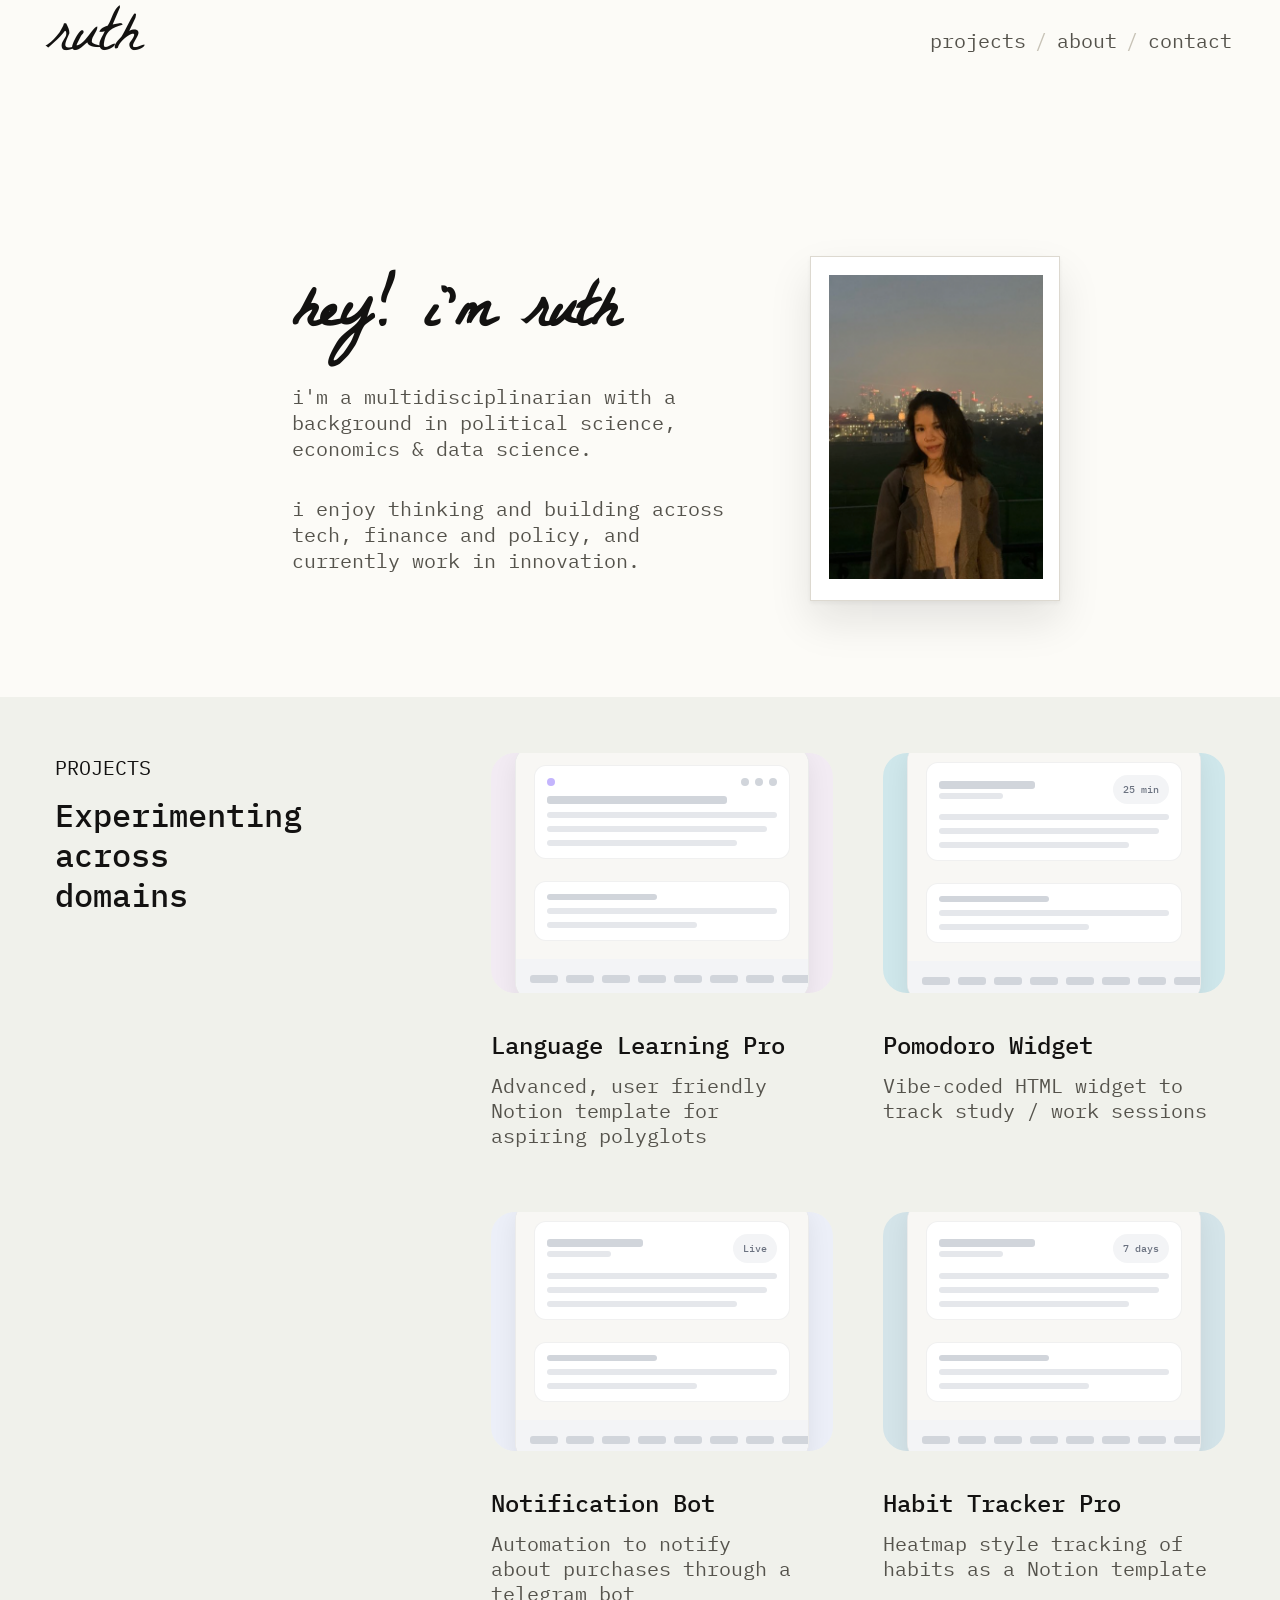
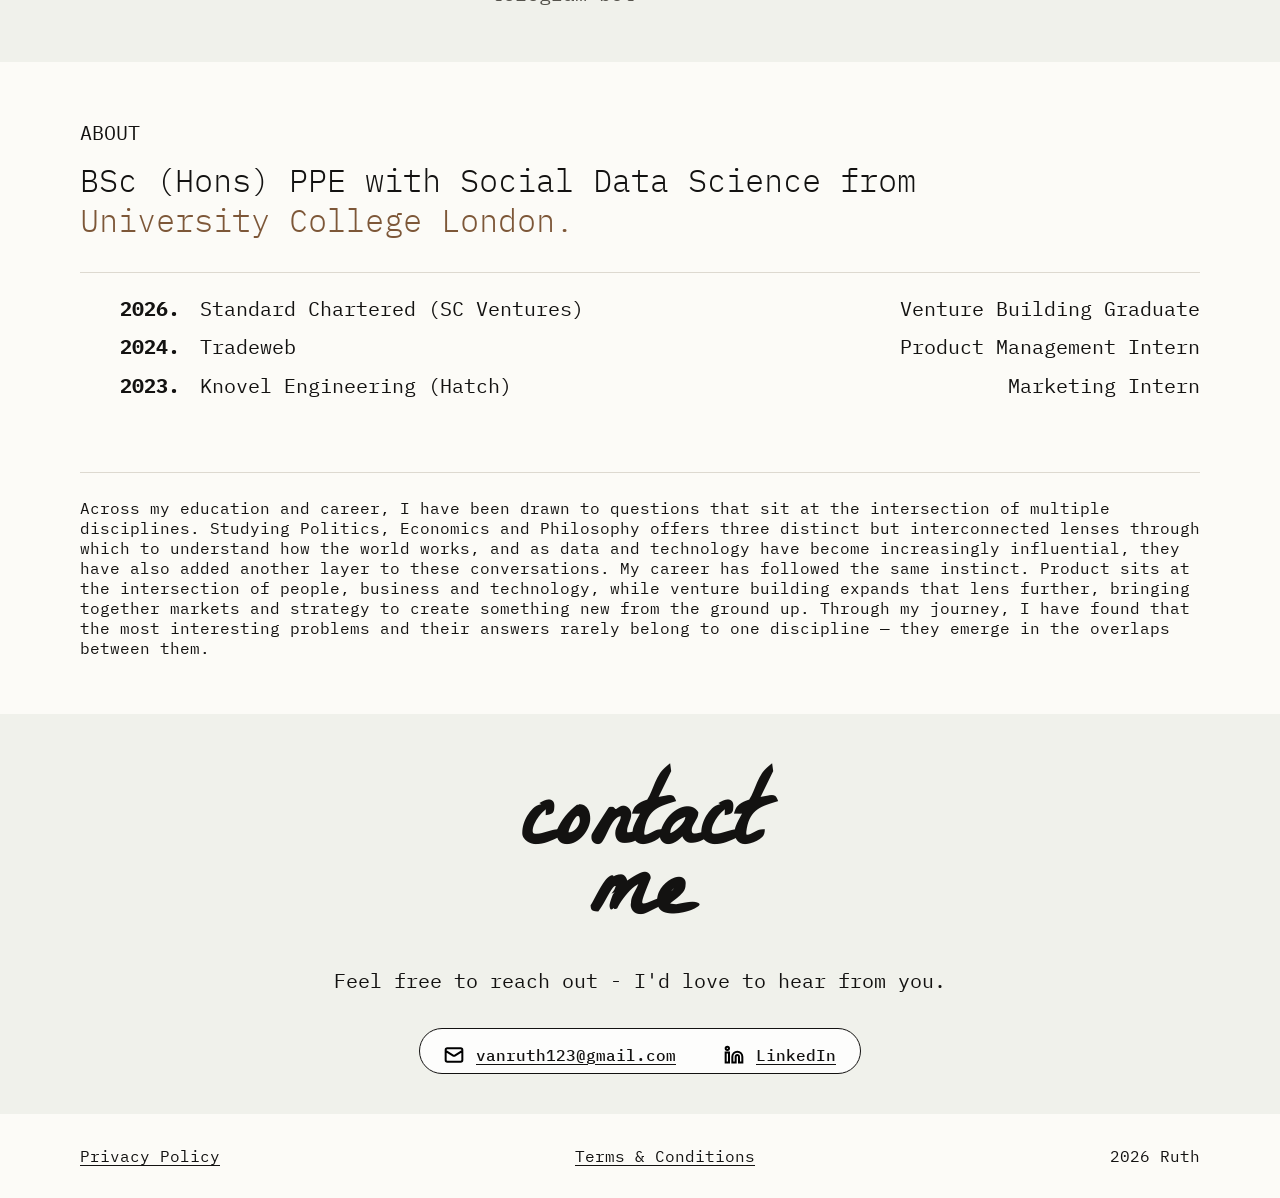
==== index.html @ 811f09e2 "About/Contact/Footer: exact Figma fidelity; transparent nav - About: fixed heading (32px/300), eyebr" ====
<!DOCTYPE html>
<html lang="en">
<head>
<meta charset="utf-8">
<meta name="viewport" content="width=device-width, initial-scale=1">

<!-- PLACEHOLDER: replace every "YOURNAME.netlify.app" once Netlify is
     connected — one find-and-replace across the repo. -->
<title>Ruth — Thinker & builder across tech, finance and policy</title>
<meta name="description" content="Ruth — Venture Building Graduate at Standard Chartered (SC Ventures), UCL PPE with Social Data Science graduate. Thinking and building across tech, finance and policy.">

<link rel="canonical" href="https://ruthvan.netlify.app/">

<meta property="og:type" content="profile">
<meta property="og:title" content="Ruth — Thinker & builder across tech, finance and policy">
<meta property="og:description" content="Thinking and building across tech, finance and policy — currently in innovation at Standard Chartered (SC Ventures).">
<meta property="og:url" content="https://ruthvan.netlify.app/">
<meta property="og:image" content="https://ruthvan.netlify.app/img/og-image.jpg">
<meta property="og:image:alt" content="Ruth">
<meta property="og:site_name" content="Ruth">
<meta name="twitter:card" content="summary_large_image">

<link rel="icon" href="/img/favicon.svg" type="image/svg+xml">

<!-- Two deliberate exceptions to a system-fonts-only site: a monospace face
     carries nearly everything (nav, body, project/career data), and a
     handwritten face is reserved for exactly three moments — the wordmark,
     the hero greeting, and "contact me". Recorded in PRODUCT.md. -->
<link rel="preconnect" href="https://fonts.googleapis.com">
<link rel="preconnect" href="https://fonts.gstatic.com" crossorigin>
<link href="https://fonts.googleapis.com/css2?family=IBM+Plex+Mono:wght@300;400;500;700&family=La+Belle+Aurore&display=swap" rel="stylesheet">

<link rel="stylesheet" href="/css/style.css">

<!-- Structured data telling Google this page describes a person. -->
<script type="application/ld+json">
{
  "@context": "https://schema.org",
  "@type": "Person",
  "name": "Ruth",
  "url": "https://ruthvan.netlify.app/",
  "jobTitle": "Venture Building Graduate",
  "description": "Multidisciplinary thinker and builder working across tech, finance and policy. Background in Philosophy, Politics & Economics with Social Data Science from UCL. Currently a Venture Building Graduate at Standard Chartered (SC Ventures).",
  "alumniOf": {
    "@type": "CollegeOrUniversity",
    "name": "University College London",
    "url": "https://www.ucl.ac.uk/"
  },
  "worksFor": {
    "@type": "Organization",
    "name": "Standard Chartered (SC Ventures)"
  },
  "sameAs": ["https://www.linkedin.com/in/ruth-van/"],
  "knowsAbout": [
    "Philosophy, Politics and Economics",
    "Social Data Science",
    "Venture Building",
    "Product Management",
    "Innovation",
    "Technology"
  ]
}
</script>
</head>

<body>
<a class="skip-link" href="#main">Skip to content</a>

<nav class="floating-nav" aria-label="Main">
  <a class="floating-nav__logo" href="#top">ruth</a>
  <div class="floating-nav__links">
    <a href="#projects">projects</a>
    <span class="floating-nav__sep" aria-hidden="true">/</span>
    <a href="#about">about</a>
    <span class="floating-nav__sep" aria-hidden="true">/</span>
    <a href="#contact">contact</a>
  </div>
</nav>
<div class="nav-spacer" aria-hidden="true"></div>

<main id="main">
  <div id="top"></div>

  <section class="hero">
    <div class="hero__text">
      <h1 class="hero__greeting">hey! i'm ruth</h1>
      <p class="hero__bio">
        i'm a multidisciplinarian with a background in political science,
        economics &amp; data science.
      </p>
      <p class="hero__bio">
        i enjoy thinking and building across tech, finance and policy, and
        currently work in innovation.
      </p>
    </div>

    <div class="hero__photo-frame">
      <img src="/img/headshot.png" alt="Ruth" width="890" height="1268">
    </div>
  </section>

  <section class="section section--tinted" id="projects" aria-labelledby="projects-label">
    <div class="wrap projects-layout">
      <div class="projects-intro">
        <p class="eyebrow">PROJECTS</p>
        <h2 class="section__heading" id="projects-label">Experimenting across<br>domains</h2>
      </div>

      <ul class="project-grid">
        <li class="project-card">
          <div class="project-card__mock">
            <div class="mock-window">
              <div class="mock-window__screen">
                <div class="mock-window__panel">
                  <div class="mock-window__topbar">
                    <img src="/img/mock-tabs.svg" alt="" width="40" height="8">
                    <img src="/img/mock-browser-controls.svg" alt="" width="36" height="8">
                  </div>
                  <div class="mock-window__bars">
                    <div class="mock-window__bar mock-window__bar--strong mock-window__bar--tall" style="width:11.25rem"></div>
                    <div class="mock-window__bar mock-window__bar--w100"></div>
                    <div class="mock-window__bar" style="width:13.75rem"></div>
                    <div class="mock-window__bar" style="width:11.875rem"></div>
                  </div>
                </div>
                <div class="mock-window__panel">
                  <div class="mock-window__bars">
                    <div class="mock-window__bar mock-window__bar--strong" style="width:6.875rem"></div>
                    <div class="mock-window__bar mock-window__bar--w100"></div>
                    <div class="mock-window__bar" style="width:9.375rem"></div>
                  </div>
                </div>
              </div>
              <div class="mock-window__keyboard">
                <div class="mock-window__key"></div><div class="mock-window__key"></div>
                <div class="mock-window__key"></div><div class="mock-window__key"></div>
                <div class="mock-window__key"></div><div class="mock-window__key"></div>
                <div class="mock-window__key"></div><div class="mock-window__key"></div>
                <div class="mock-window__key"></div><div class="mock-window__key"></div>
                <div class="mock-window__key"></div><div class="mock-window__key"></div>
              </div>
            </div>
          </div>
          <h3 class="project-card__title">Language Learning Pro</h3>
          <p class="project-card__desc">Advanced, user friendly Notion template for aspiring polyglots</p>
        </li>

        <li class="project-card">
          <div class="project-card__mock">
            <div class="mock-window">
              <div class="mock-window__screen">
                <div class="mock-window__panel">
                  <div class="mock-window__panel-header">
                    <div class="mock-window__bars">
                      <div class="mock-window__bar mock-window__bar--strong mock-window__bar--tall" style="width:6rem"></div>
                      <div class="mock-window__bar" style="width:4rem"></div>
                    </div>
                    <span class="mock-window__chip">25 min</span>
                  </div>
                  <div class="mock-window__bars">
                    <div class="mock-window__bar mock-window__bar--w100"></div>
                    <div class="mock-window__bar" style="width:13.75rem"></div>
                    <div class="mock-window__bar" style="width:11.875rem"></div>
                  </div>
                </div>
                <div class="mock-window__panel">
                  <div class="mock-window__bars">
                    <div class="mock-window__bar mock-window__bar--strong" style="width:6.875rem"></div>
                    <div class="mock-window__bar mock-window__bar--w100"></div>
                    <div class="mock-window__bar" style="width:9.375rem"></div>
                  </div>
                </div>
              </div>
              <div class="mock-window__keyboard">
                <div class="mock-window__key"></div><div class="mock-window__key"></div>
                <div class="mock-window__key"></div><div class="mock-window__key"></div>
                <div class="mock-window__key"></div><div class="mock-window__key"></div>
                <div class="mock-window__key"></div><div class="mock-window__key"></div>
                <div class="mock-window__key"></div><div class="mock-window__key"></div>
                <div class="mock-window__key"></div><div class="mock-window__key"></div>
              </div>
            </div>
          </div>
          <h3 class="project-card__title">Pomodoro Widget</h3>
          <p class="project-card__desc">Vibe-coded HTML widget to track study / work sessions</p>
        </li>

        <li class="project-card">
          <div class="project-card__mock">
            <div class="mock-window">
              <div class="mock-window__screen">
                <div class="mock-window__panel">
                  <div class="mock-window__panel-header">
                    <div class="mock-window__bars">
                      <div class="mock-window__bar mock-window__bar--strong mock-window__bar--tall" style="width:6rem"></div>
                      <div class="mock-window__bar" style="width:4rem"></div>
                    </div>
                    <span class="mock-window__chip">Live</span>
                  </div>
                  <div class="mock-window__bars">
                    <div class="mock-window__bar mock-window__bar--w100"></div>
                    <div class="mock-window__bar" style="width:13.75rem"></div>
                    <div class="mock-window__bar" style="width:11.875rem"></div>
                  </div>
                </div>
                <div class="mock-window__panel">
                  <div class="mock-window__bars">
                    <div class="mock-window__bar mock-window__bar--strong" style="width:6.875rem"></div>
                    <div class="mock-window__bar mock-window__bar--w100"></div>
                    <div class="mock-window__bar" style="width:9.375rem"></div>
                  </div>
                </div>
              </div>
              <div class="mock-window__keyboard">
                <div class="mock-window__key"></div><div class="mock-window__key"></div>
                <div class="mock-window__key"></div><div class="mock-window__key"></div>
                <div class="mock-window__key"></div><div class="mock-window__key"></div>
                <div class="mock-window__key"></div><div class="mock-window__key"></div>
                <div class="mock-window__key"></div><div class="mock-window__key"></div>
                <div class="mock-window__key"></div><div class="mock-window__key"></div>
              </div>
            </div>
          </div>
          <h3 class="project-card__title">Notification Bot</h3>
          <p class="project-card__desc">Automation to notify about purchases through a telegram bot</p>
        </li>

        <li class="project-card">
          <div class="project-card__mock">
            <div class="mock-window">
              <div class="mock-window__screen">
                <div class="mock-window__panel">
                  <div class="mock-window__panel-header">
                    <div class="mock-window__bars">
                      <div class="mock-window__bar mock-window__bar--strong mock-window__bar--tall" style="width:6rem"></div>
                      <div class="mock-window__bar" style="width:4rem"></div>
                    </div>
                    <span class="mock-window__chip">7 days</span>
                  </div>
                  <div class="mock-window__bars">
                    <div class="mock-window__bar mock-window__bar--w100"></div>
                    <div class="mock-window__bar" style="width:13.75rem"></div>
                    <div class="mock-window__bar" style="width:11.875rem"></div>
                  </div>
                </div>
                <div class="mock-window__panel">
                  <div class="mock-window__bars">
                    <div class="mock-window__bar mock-window__bar--strong" style="width:6.875rem"></div>
                    <div class="mock-window__bar mock-window__bar--w100"></div>
                    <div class="mock-window__bar" style="width:9.375rem"></div>
                  </div>
                </div>
              </div>
              <div class="mock-window__keyboard">
                <div class="mock-window__key"></div><div class="mock-window__key"></div>
                <div class="mock-window__key"></div><div class="mock-window__key"></div>
                <div class="mock-window__key"></div><div class="mock-window__key"></div>
                <div class="mock-window__key"></div><div class="mock-window__key"></div>
                <div class="mock-window__key"></div><div class="mock-window__key"></div>
                <div class="mock-window__key"></div><div class="mock-window__key"></div>
              </div>
            </div>
          </div>
          <h3 class="project-card__title">Habit Tracker Pro</h3>
          <p class="project-card__desc">Heatmap style tracking of habits as a Notion template</p>
        </li>
      </ul>
    </div>
  </section>

  <section class="section" id="about" aria-labelledby="about-label">
    <div class="wrap about-layout">
      <p class="eyebrow">ABOUT</p>
      <h2 class="section__heading section__heading--light" id="about-label">
        BSc (Hons) PPE with Social Data Science from
        <span class="accent">University College London.</span>
      </h2>

      <ol class="cv">
        <li>
          <span class="cv__year">2026.</span>
          <span class="cv__org">Standard Chartered (SC Ventures)</span>
          <span class="cv__role">Venture Building Graduate</span>
        </li>
        <li>
          <span class="cv__year">2024.</span>
          <span class="cv__org">Tradeweb</span>
          <span class="cv__role">Product Management Intern</span>
        </li>
        <li>
          <span class="cv__year">2023.</span>
          <span class="cv__org">Knovel Engineering (Hatch)</span>
          <span class="cv__role">Marketing Intern</span>
        </li>
      </ol>

      <p class="about__body">
        Across my education and career, I have been drawn to questions that
        sit at the intersection of multiple disciplines. Studying Politics,
        Economics and Philosophy offers three distinct but interconnected
        lenses through which to understand how the world works, and as data
        and technology have become increasingly influential, they have also
        added another layer to these conversations. My career has followed
        the same instinct. Product sits at the intersection of people,
        business and technology, while venture building expands that lens
        further, bringing together markets and strategy to create something
        new from the ground up. Through my journey, I have found that the
        most interesting problems and their answers rarely belong to one
        discipline — they emerge in the overlaps between them.
      </p>
    </div>
  </section>

  <section class="contact section--tinted" id="contact" aria-labelledby="contact-label">
    <h2 class="contact__heading" id="contact-label">contact<br>me</h2>
    <p class="contact__body">Feel free to reach out - I'd love to hear from you.</p>
    <div class="contact__links">
      <a class="pill-link" href="mailto:vanruth123@gmail.com">
        <img src="/img/icon-mail.svg" alt="" width="20" height="20">
        vanruth123@gmail.com
      </a>
      <a class="pill-link" href="https://www.linkedin.com/in/ruth-van/">
        <img src="/img/icon-linkedin.svg" alt="" width="20" height="20">
        LinkedIn
      </a>
    </div>
  </section>

  <footer class="site-footer">
    <!-- Deliberately non-clickable placeholders — no real Privacy Policy or
         Terms & Conditions pages exist yet. Replace with real <a> links and
         real pages before treating these as functional. -->
    <span class="site-footer__placeholder" aria-disabled="true">Privacy Policy</span>
    <span class="site-footer__placeholder" aria-disabled="true">Terms &amp; Conditions</span>
    <span>2026 Ruth</span>
  </footer>
</main>

</body>
</html>
---- css/style.css ----
/* ==========================================================================
   Recreated from a Figma design (figma.com/design/EFHezz15epD0friES2o9TS,
   node 157:8) — a single scrolling page: floating mono nav, a handwritten
   greeting and "contact me" close (La Belle Aurore), mono body copy and
   data throughout (IBM Plex Mono), a warm taupe accent, and a linen-paper
   background.

   One deliberate departure from the source: the accent colour as specified
   (#a48670) measured 2.72:1 against the page background — well under the
   4.5:1 AA minimum even accounting for large-text's 3:1 allowance. Darkened
   to #7d5738 (4.80:1) / #d1b596 in dark mode, same hue, passes cleanly.

   Design tokens defined once in light mode, then overridden as a set for
   dark. Nothing below this block hard-codes a colour.
   ========================================================================== */

:root {
  --bg:           #fcfbf7;   /* paper */
  --bg-elevated:  #f0f1eb;   /* tinted section band (Projects / Contact) */
  --bg-card:      #ffffff;
  --text:         #131211;   /* near-black ink */
  --text-muted:   #55534c;
  --text-faint:   #605e56;
  --accent:       #7d5738;   /* warm taupe — darkened from the source #a48670 for AA */
  --accent-hover: #5f4029;
  --rule:         #ddd9d0;
  --rule-strong:  #c7c2b6;

  /* Mono carries nearly everything — nav, body, project/career data.
     Handwritten (La Belle Aurore) is reserved for exactly three moments:
     the wordmark, the hero greeting, and "contact me". */
  --font-mono: "IBM Plex Mono", ui-monospace, "SF Mono", Menlo, Consolas, monospace;
  --font-hand: "La Belle Aurore", "Segoe Script", cursive;

  --step--2: 0.75rem;
  --step--1: 0.8125rem;
  --step-0:  0.9375rem;
  --step-1:  1.0625rem;
  --step-2:  1.375rem;

  --measure: 68rem;
  --gutter:  1.75rem;

  /* The four project-card mockup tints, exactly as specified in the design. */
  --tint-1: #f2ebf3;
  --tint-2: #cfe7eb;
  --tint-3: #eceff8;
  --tint-4: #d4e4e9;
}

@media (prefers-color-scheme: dark) {
  :root {
    --bg:           #131210;   /* ink-well */
    --bg-elevated:  #1b1a17;
    --bg-card:      #1e1d1a;
    --text:         #f0efe9;   /* paper, inverted */
    --text-muted:   #a3a196;
    --text-faint:   #979589;
    --accent:       #d1b596;   /* lightened taupe */
    --accent-hover: #e2c8ab;
    --rule:         #2c2a26;
    --rule-strong:  #3d3a34;

    --tint-1: #241f26;
    --tint-2: #162427;
    --tint-3: #1b1e2c;
    --tint-4: #182427;
  }
}

/* ==========================================================================
   Reset & base
   ========================================================================== */

*, *::before, *::after { box-sizing: border-box; }
body, h1, h2, h3, p, ul, ol, figure { margin: 0; }

html {
  -webkit-text-size-adjust: 100%;
  scroll-behavior: smooth;
}

@media (prefers-reduced-motion: reduce) {
  html { scroll-behavior: auto; }
  *, *::before, *::after {
    transition-duration: 0.01ms !important;
    animation-duration: 0.01ms !important;
  }
}

body {
  background: var(--bg);
  color: var(--text);
  font-family: var(--font-mono);
  font-size: var(--step-0);
  line-height: 1.7;
  -webkit-font-smoothing: antialiased;
  text-rendering: optimizeLegibility;
}

img { max-width: 100%; display: block; height: auto; }
a { color: inherit; }

a:focus-visible {
  outline: 2px solid var(--accent);
  outline-offset: 3px;
  border-radius: 2px;
}

p { text-wrap: pretty; }
p + p { margin-top: 1.1rem; }

.skip-link {
  position: absolute;
  left: -9999px;
  top: 0;
  z-index: 50;
  background: var(--accent);
  color: var(--bg);
  padding: 0.7rem 1.1rem;
  font-family: var(--font-mono);
  text-decoration: none;
}

.skip-link:focus { left: 0; }

/* ==========================================================================
   Shell
   ========================================================================== */

.wrap {
  position: relative;
  z-index: 1;
  width: 100%;
  max-width: var(--measure);
  margin-inline: auto;
  padding-inline: var(--gutter);
}

/* ==========================================================================
   Floating nav
   ========================================================================== */

.nav-spacer { height: 6.75rem; }

/* Plain text nav, no pill/card chrome — matches the source exactly: no
   background, border, shadow or blur, just the wordmark and links sitting
   directly on the page. Kept fixed so it stays reachable while scrolling,
   with a transparent background so only the words stay visible over
   whatever scrolls underneath, not a solid bar. */
.floating-nav {
  position: fixed;
  top: 0;
  left: 0;
  right: 0;
  z-index: 40;
  display: flex;
  align-items: center;
  justify-content: space-between;
  gap: 1.5rem;
  padding: 0.5rem 3rem 0;
  background: transparent;
}

.floating-nav__logo {
  font-family: var(--font-hand);
  font-size: 3.75rem;
  line-height: 1.1;
  color: var(--text);
  text-decoration: none;
}

.floating-nav__links {
  display: flex;
  align-items: center;
  gap: 0.6rem;
  font-size: 1.25rem;
  color: var(--text-muted);
}

.floating-nav__links a {
  position: relative;
  padding-block: 0.2rem;
  text-decoration: none;
  color: inherit;
}

.floating-nav__links a::after {
  content: "";
  position: absolute;
  left: 0;
  right: 100%;
  bottom: 0;
  height: 1px;
  background: var(--accent);
  transition: right 0.22s ease;
}

.floating-nav__links a:hover { color: var(--text); }
.floating-nav__links a:hover::after { right: 0; }

.floating-nav__sep {
  color: var(--rule-strong);
  user-select: none;
}

@media (max-width: 30rem) {
  .floating-nav { padding: 0.75rem 1.5rem; }
  .floating-nav__logo { font-size: 2.25rem; }
  .floating-nav__links { gap: 0.4rem; font-size: 0.9375rem; }
  .nav-spacer { height: 4rem; }
}

/* ==========================================================================
   Hero
   ========================================================================== */

/* The hero's content cluster (text + photo) is its own narrower, centred
   column — deliberately not the wide near-full-bleed measure the sections
   below it use. Column widths and the text/photo gap are taken directly
   from the source's resolved geometry (28.9rem text column, 15.6rem photo,
   3.5rem gap between them). */
.hero {
  position: relative;
  z-index: 1;
  width: 100%;
  max-width: 48rem;
  margin-inline: auto;
  padding: 3rem 1.5rem 3.5rem;
  display: grid;
  gap: 2.5rem;
  align-items: center;
}

@media (min-width: 56rem) {
  .hero {
    max-width: 56rem;
    grid-template-columns: 28.9rem 15.6rem;
    gap: 3.5rem;
    padding: 9.25rem 1.75rem 6rem 6.25rem;
  }
}

.hero__greeting {
  font-family: var(--font-hand);
  font-size: 2.75rem;
  line-height: 1.1;
  color: var(--text);
}

@media (min-width: 56rem) {
  .hero__greeting { font-size: 3.75rem; }
}

.hero__bio {
  margin-top: 2.125rem;
  max-width: 28.9rem;
  font-size: 1.25rem;
  line-height: 1.3;
  color: var(--text-muted);
}

/* A plain white photo mat, straight (not tilted) — matches the source.
   Insets taken from the source's exact photo-vs-mat geometry: slightly
   more padding at the bottom than the other three sides. */
.hero__photo-frame {
  justify-self: center;
  width: min(100%, 15.6rem);
  padding: 1.1rem 1rem 1.3rem 1.1rem;
  background: var(--bg-card);
  border: 1px solid var(--rule);
  box-shadow: 0 2px 4px rgba(18,18,18,0.05), 0 20px 40px rgba(18,18,18,0.10);
  transition: transform 0.3s ease;
}

.hero__photo-frame:hover {
  transform: rotate(-3deg);
}

.hero__photo-frame img {
  width: 100%;
  aspect-ratio: 215.85 / 307.53;
  object-fit: cover;
  background: var(--bg-elevated);
}

/* ==========================================================================
   Section scaffolding shared by Projects / About / Contact
   ========================================================================== */

.section { padding-block: 3.5rem; scroll-margin-top: 6rem; }
.section--tinted { background: var(--bg-elevated); }

.eyebrow {
  font-size: 1.25rem;
  line-height: 1.875rem;
  color: var(--text);
  margin-bottom: 0.75rem;
}

.section__heading {
  font-size: 2rem;
  line-height: 1.25;
  font-weight: 500;
  max-width: 34rem;
}

.section__heading--light { font-weight: 300; max-width: 48rem; }

.section__heading .accent {
  color: var(--accent);
}

/* ==========================================================================
   Projects — a narrow intro rail (eyebrow + heading) beside a 2x2 grid of
   cards. Each card is a small fake "laptop screenshot": a browser-chrome
   mockup with skeleton content, on a tinted background — with the title and
   description sitting as plain text below it, not inside a bordered card.
   Column widths, gaps and every mock-window measurement below are taken
   directly from the source's resolved geometry.
   ========================================================================== */

/* Overrides the shared .wrap measure — Projects uses a much wider,
   near-full-bleed measure than the --measure/--gutter tokens give it
   (content spans roughly 55px to 1461px at the 1512px design width).
   Kept at the normal gutter below the same breakpoint that switches the
   rail/grid to 2 columns, so the fixed 344px mock-window doesn't overflow
   a narrower viewport. */
@media (min-width: 64rem) {
  .wrap.projects-layout {
    max-width: 100rem;
    padding-inline: 3.4375rem;
  }
}

.projects-layout {
  display: grid;
  grid-template-columns: 1fr;
  gap: 2.5rem;
}

@media (min-width: 64rem) {
  .projects-layout { grid-template-columns: 27.25rem 1fr; gap: 0; }
}

.projects-intro .section__heading { max-width: 19.25rem; }

.project-grid {
  list-style: none;
  margin: 0;
  padding: 0;
  min-width: 0;
  display: grid;
  grid-template-columns: 1fr;
  gap: 2.5rem 1.5rem;
}

.project-card { min-width: 0; }

@media (min-width: 34rem) {
  .project-grid { grid-template-columns: 1fr 1fr; }
}

@media (min-width: 64rem) {
  .project-grid { column-gap: 3.125rem; row-gap: 4rem; }
}

.project-card__mock {
  display: flex;
  align-items: center;
  justify-content: center;
  aspect-ratio: 460 / 322;
  padding: 1.5rem;
  border-radius: 1.5rem;
  overflow: hidden;
}

.project-card:nth-child(1) .project-card__mock { background: var(--tint-1); }
.project-card:nth-child(2) .project-card__mock { background: var(--tint-2); }
.project-card:nth-child(3) .project-card__mock { background: var(--tint-3); }
.project-card:nth-child(4) .project-card__mock { background: var(--tint-4); }

/* The laptop-screenshot mockup: browser chrome + skeleton content + a
   keyboard bar. An abstract stand-in for a real screenshot, not a claim of
   one — the same convention as a wireframe icon. */
.mock-window {
  width: 100%;
  min-width: 0;
  max-width: 21.5rem;
  background: var(--bg-card);
  border: 1px solid rgba(0,0,0,0.08);
  border-radius: 18px;
  box-shadow: 0 10px 24px rgba(0,0,0,0.07);
  overflow: hidden;
  transition: transform 0.25s ease;
}

.project-card:hover .mock-window {
  transform: translateY(-4px);
}

.mock-window__screen {
  background: #f8f7f4;
  padding: 1.125rem;
  display: flex;
  flex-direction: column;
  gap: 0.875rem;
}

.mock-window__panel {
  background: var(--bg-card);
  border: 1px solid rgba(0,0,0,0.06);
  border-radius: 12px;
  padding: 0.75rem;
}

.mock-window__panel-header {
  display: flex;
  align-items: center;
  justify-content: space-between;
  gap: 0.5rem;
  margin-bottom: 0.625rem;
}

.mock-window__panel-header .mock-window__bars { gap: 0.25rem; }

.mock-window__bars { display: flex; flex-direction: column; gap: 0.5rem; }

.mock-window__bar {
  height: 0.375rem;
  border-radius: 3px;
  background: #e5e7eb;
}

.mock-window__bar--strong { background: #d1d5db; }
.mock-window__bar--tall { height: 0.5rem; }
.mock-window__bar--w100 { width: 100%; }

.mock-window__chip {
  flex-shrink: 0;
  font-family: var(--font-mono);
  font-size: 0.625rem;
  font-weight: 500;
  color: #6b7280;
  background: #f3f4f6;
  border-radius: 999px;
  padding: 0.375rem 0.625rem;
  white-space: nowrap;
}

.mock-window__panel + .mock-window__panel { margin-top: 0.5rem; }

.mock-window__keyboard {
  background: #f3f4f6;
  display: flex;
  align-items: center;
  gap: 0.5rem;
  height: 2.5rem;
  padding: 0.5rem 0.875rem;
  overflow: hidden;
}

.mock-window__key {
  flex-shrink: 0;
  width: 1.75rem;
  height: 0.5rem;
  border-radius: 3px;
  background: #d1d5db;
}

.mock-window__topbar {
  display: flex;
  align-items: center;
  justify-content: space-between;
  margin-bottom: 0.625rem;
}

.mock-window__topbar img { height: 0.5rem; width: auto; }

.project-card__title {
  margin-top: 2rem;
  margin-bottom: 0.5rem;
  font-size: 1.5rem;
  line-height: 2.5rem;
  font-weight: 500;
  color: var(--text);
}

.project-card__desc {
  font-size: 1.25rem;
  line-height: 1.25;
  color: var(--text-muted);
}

/* ==========================================================================
   About — same wide near-full-bleed measure as Projects, but its own
   80px side padding (Projects measured at 55px; About/Contact/Footer all
   independently measured at ~80px in the source).
   ========================================================================== */

@media (min-width: 40rem) {
  .wrap.about-layout {
    max-width: 100rem;
    padding-inline: 5rem;
  }
}

/* The long heading needs its own wider measure than the shared --light
   default (48rem) to reproduce the source's exact 2-line break. */
.about-layout .section__heading--light { max-width: 61.8125rem; }

.cv {
  list-style: none;
  padding-top: 1rem;
  margin: 0;
  margin-top: 2rem;
  border-top: 1px solid var(--rule);
}

.cv > li {
  display: flex;
  flex-wrap: wrap;
  align-items: baseline;
  gap: 0.25rem 1.25rem;
  padding-block: 0.28rem;
  font-size: 1.25rem;
  line-height: 1.875rem;
}

.cv__year { flex-shrink: 0; width: 3.75rem; font-weight: 700; color: var(--text); font-variant-numeric: tabular-nums; }
.cv__org { flex: 1 1 14rem; min-width: 0; color: var(--text); font-weight: 400; }
.cv__role { flex-shrink: 0; margin-left: auto; color: var(--text); font-weight: 400; text-align: right; }

.about__body {
  margin-top: 4.125rem;
  padding-top: 1.5625rem;
  border-top: 1px solid var(--rule);
  max-width: 84.5625rem;
  font-size: 1rem;
  line-height: 1.25;
  color: var(--text);
}

/* ==========================================================================
   Contact
   ========================================================================== */

.contact {
  display: flex;
  flex-direction: column;
  align-items: center;
  gap: 2rem;
  text-align: center;
  padding: 3.5rem 1.75rem 2rem;
}

@media (min-width: 40rem) {
  .contact { padding: 5rem 5rem 2.5rem; }
}

.contact__heading {
  font-family: var(--font-hand);
  font-size: 3.5rem;
  line-height: 0.7;
  color: var(--text);
}

@media (min-width: 40rem) {
  .contact__heading { font-size: 6.25rem; }
}

.contact__body {
  font-size: 1.25rem;
  line-height: 1.5;
  color: var(--text);
}

/* The source specifies a literal black border here rather than the muted
   --rule tone used elsewhere — kept as-is, it's a deliberate stronger accent
   around the one clearly interactive cluster on the page. */
.contact__links {
  display: inline-flex;
  align-items: center;
  flex-wrap: wrap;
  justify-content: center;
  height: 2.875rem;
  gap: 3rem;
  padding: 1rem 1.5rem;
  border-radius: 999px;
  background: rgba(255,255,255,0.86);
  border: 1px solid var(--text);
}

@media (prefers-color-scheme: dark) {
  .contact__links { background: rgba(30,29,26,0.86); }
}

.pill-link {
  display: inline-flex;
  align-items: center;
  gap: 0.75rem;
  font-size: 1rem;
  line-height: normal;
  font-weight: 500;
  text-decoration: underline;
  text-underline-offset: 0.2em;
  color: var(--text);
  transition: color 0.18s ease;
}

.pill-link:hover { color: var(--accent); }
.pill-link img { width: 1.25rem; height: 1.25rem; }

/* ==========================================================================
   Footer
   ========================================================================== */

.site-footer {
  padding: 2rem 1.75rem;
  display: flex;
  align-items: center;
  justify-content: space-between;
  gap: 1rem;
  flex-wrap: wrap;
  font-size: 1rem;
  line-height: 1.25;
  color: var(--text);
}

@media (min-width: 40rem) {
  .site-footer { padding: 2rem 5rem; }
}

/* Deliberately inert — visual placeholders only, not real pages yet. */
.site-footer__placeholder {
  text-decoration: underline;
  text-underline-offset: 0.2em;
  cursor: default;
}

/* ==========================================================================
   Inline text link, used inside prose
   ========================================================================== */

.text-link {
  color: var(--accent);
  text-decoration: underline;
  text-decoration-thickness: 1px;
  text-underline-offset: 0.2em;
}

.text-link:hover { color: var(--accent-hover); }
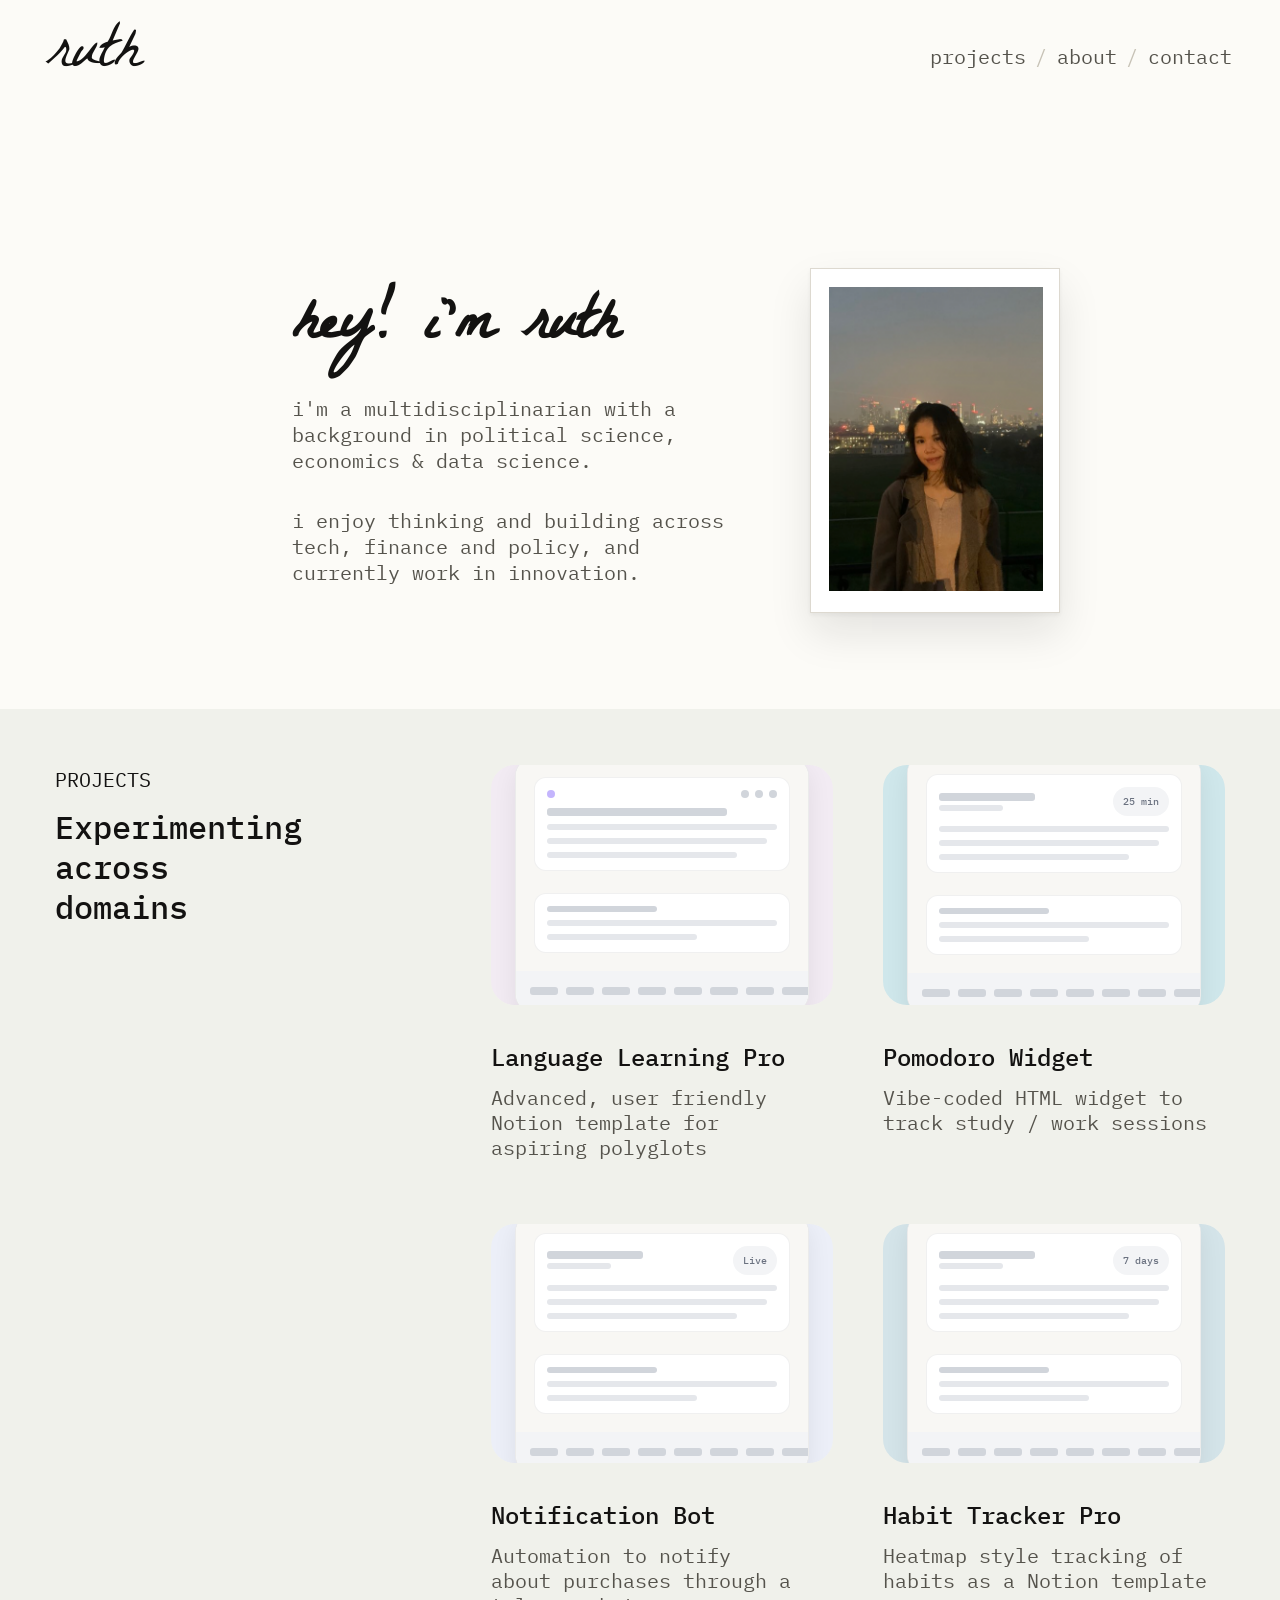
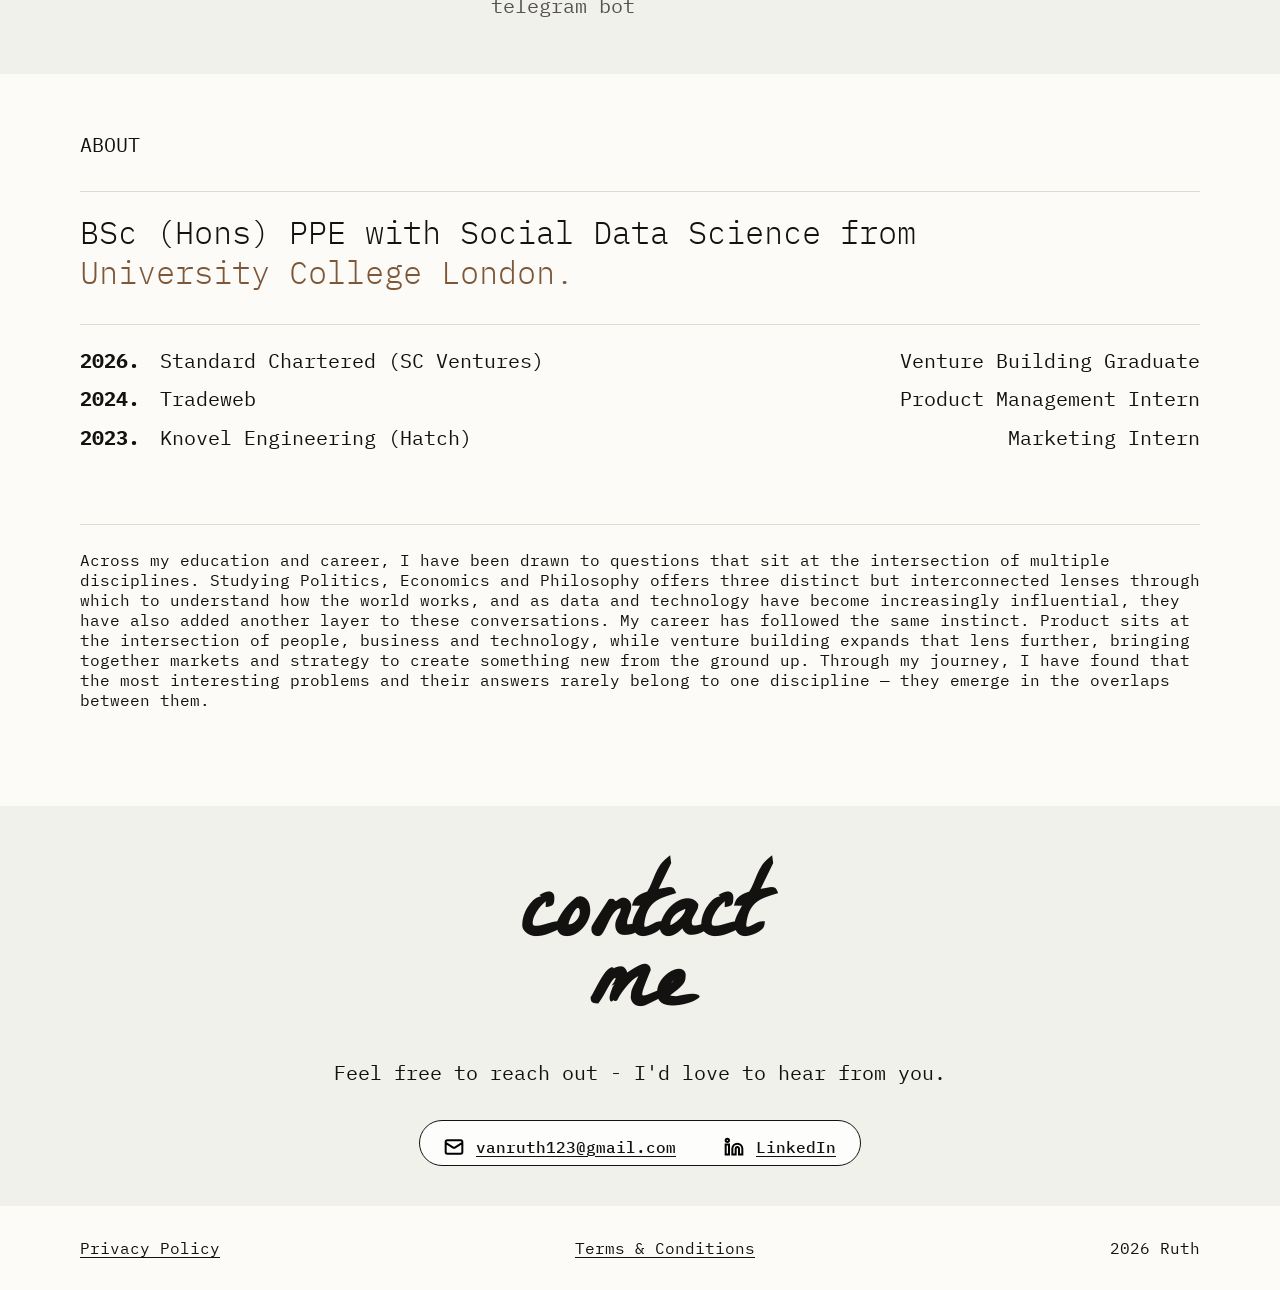
==== commit e269e365: "About section: add missing third rule, fix line width and bottom space - Add the rule right after "A" ====
--- a/index.html
+++ b/index.html
@@ -271,6 +271,7 @@
   <section class="section" id="about" aria-labelledby="about-label">
     <div class="wrap about-layout">
       <p class="eyebrow">ABOUT</p>
+      <hr class="about__rule">
       <h2 class="section__heading section__heading--light" id="about-label">
         BSc (Hons) PPE with Social Data Science from
         <span class="accent">University College London.</span>
--- a/css/style.css
+++ b/css/style.css
@@ -141,7 +141,7 @@
    Floating nav
    ========================================================================== */
 
-.nav-spacer { height: 6.75rem; }
+.nav-spacer { height: 7.5rem; }
 
 /* Plain text nav, no pill/card chrome — matches the source exactly: no
    background, border, shadow or blur, just the wordmark and links sitting
@@ -158,7 +158,7 @@
   align-items: center;
   justify-content: space-between;
   gap: 1.5rem;
-  padding: 0.5rem 3rem 0;
+  padding: 1.5rem 3rem 0;
   background: transparent;
 }
 
@@ -205,10 +205,10 @@
 }
 
 @media (max-width: 30rem) {
-  .floating-nav { padding: 0.75rem 1.5rem; }
+  .floating-nav { padding: 1.25rem 1.5rem 0; }
   .floating-nav__logo { font-size: 2.25rem; }
   .floating-nav__links { gap: 0.4rem; font-size: 0.9375rem; }
-  .nav-spacer { height: 4rem; }
+  .nav-spacer { height: 4.5rem; }
 }
 
 /* ==========================================================================
@@ -509,9 +509,19 @@
    default (48rem) to reproduce the source's exact 2-line break. */
 .about-layout .section__heading--light { max-width: 61.8125rem; }
 
+/* A third rule the source has right under the eyebrow, before the
+   heading — easy to miss since Projects' eyebrow doesn't have one. */
+.about-layout .eyebrow { margin-bottom: 0; }
+
+.about__rule {
+  margin: 1.9375rem 0 1.25rem;
+  border: 0;
+  border-top: 1px solid var(--rule);
+}
+
 .cv {
   list-style: none;
-  padding-top: 1rem;
+  padding: 1rem 0 0;
   margin: 0;
   margin-top: 2rem;
   border-top: 1px solid var(--rule);
@@ -533,9 +543,9 @@
 
 .about__body {
   margin-top: 4.125rem;
+  margin-bottom: 2.5rem;
   padding-top: 1.5625rem;
   border-top: 1px solid var(--rule);
-  max-width: 84.5625rem;
   font-size: 1rem;
   line-height: 1.25;
   color: var(--text);
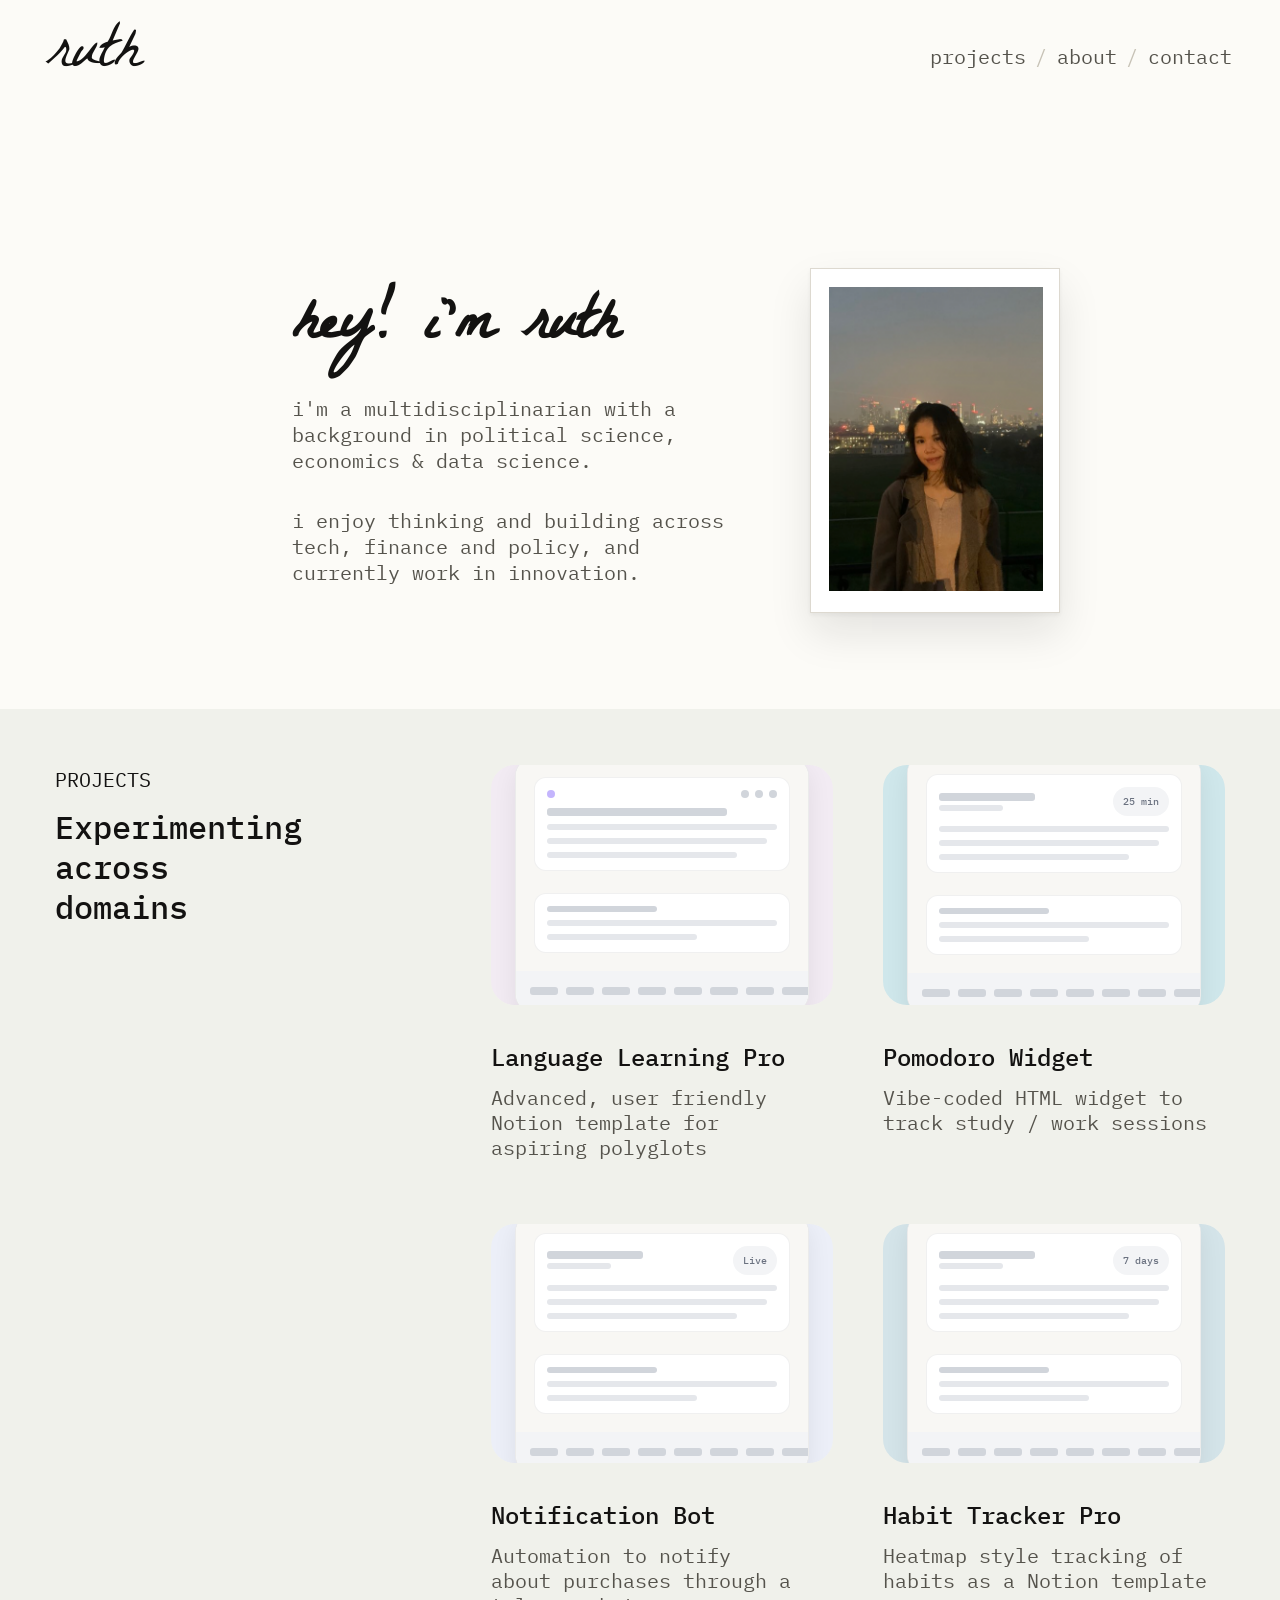
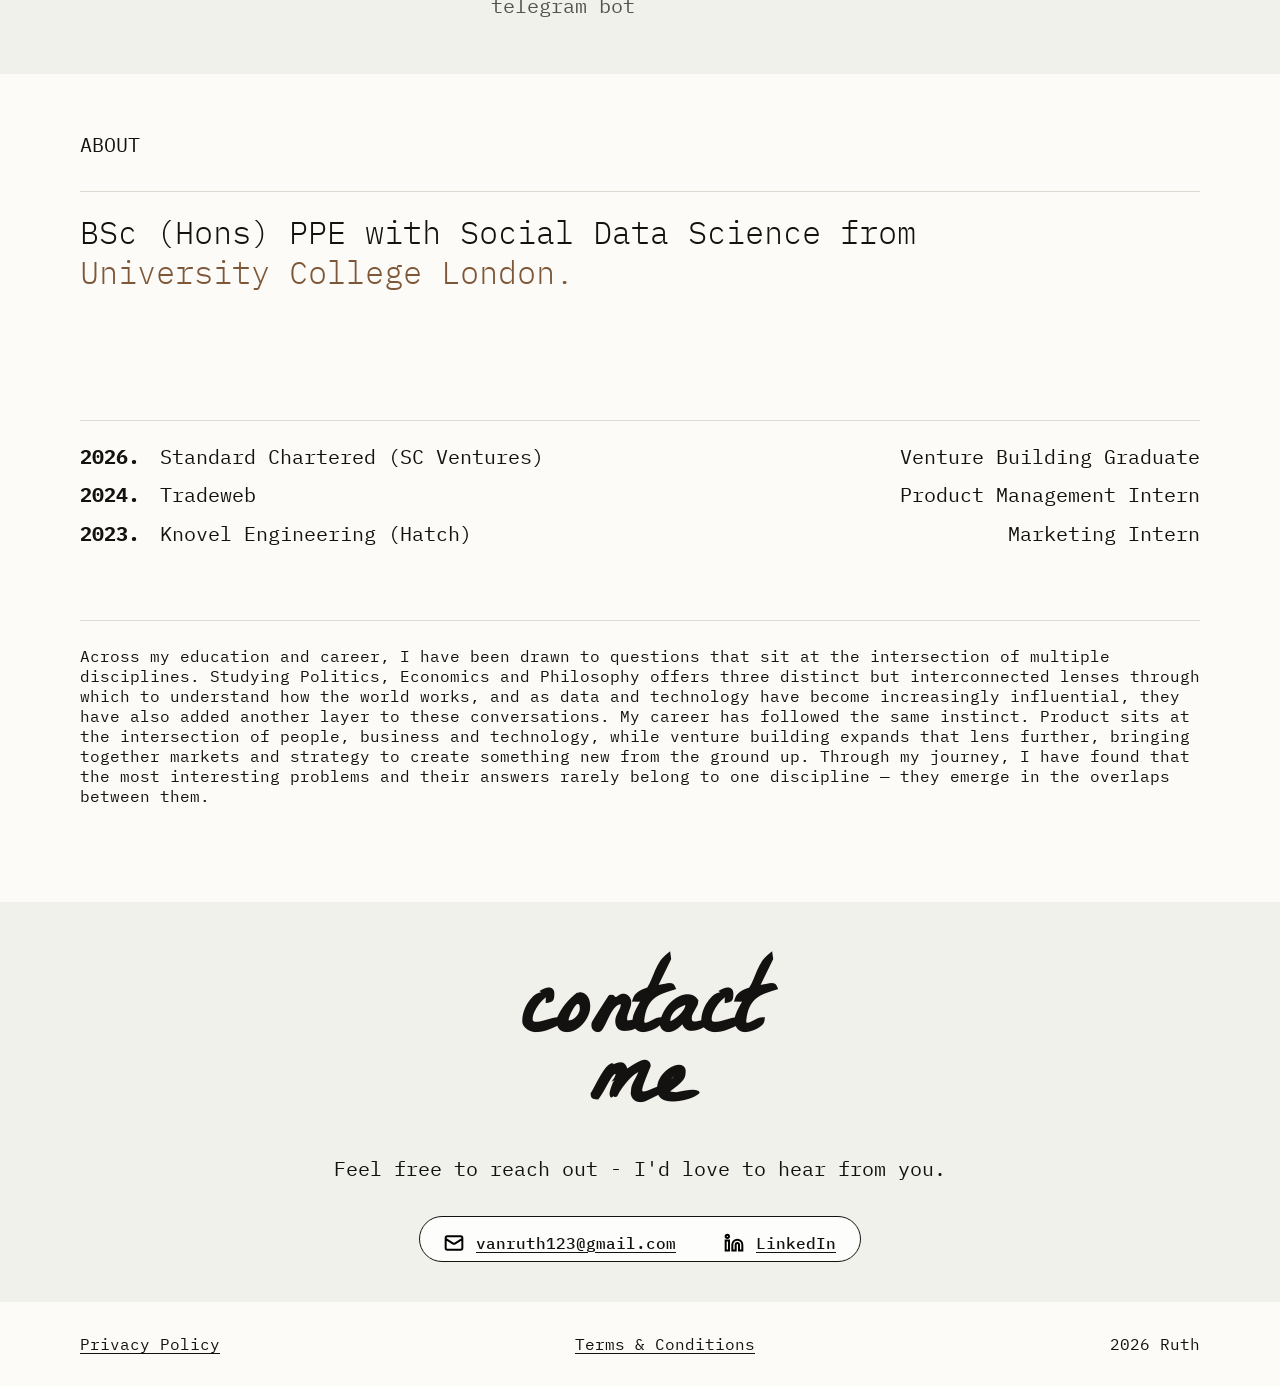
==== commit db5a14ea: "Hero: hand-drawn squiggle draws itself under the greeting on hover An inline SVG path beneath "hey! " ====
--- a/index.html
+++ b/index.html
@@ -83,7 +83,12 @@
 
   <section class="hero">
     <div class="hero__text">
-      <h1 class="hero__greeting">hey! i'm ruth</h1>
+      <h1 class="hero__greeting">
+        hey! i'm ruth
+        <svg class="hero__greeting-mark" viewBox="0 0 420 30" preserveAspectRatio="none" aria-hidden="true">
+          <path d="M4,20 Q60,5 120,17 T240,15 T360,17 Q392,19 408,8" />
+        </svg>
+      </h1>
       <p class="hero__bio">
         i'm a multidisciplinarian with a background in political science,
         economics &amp; data science.
--- a/css/style.css
+++ b/css/style.css
@@ -242,6 +242,8 @@
 }
 
 .hero__greeting {
+  position: relative;
+  display: inline-block;
   font-family: var(--font-hand);
   font-size: 2.75rem;
   line-height: 1.1;
@@ -250,6 +252,38 @@
 
 @media (min-width: 56rem) {
   .hero__greeting { font-size: 3.75rem; }
+}
+
+/* A hand-drawn squiggle that "writes itself" under the greeting on
+   hover, echoing the handwritten wordmark/greeting/"contact me". */
+.hero__greeting-mark {
+  position: absolute;
+  left: 0;
+  right: 0;
+  bottom: -0.14em;
+  width: 100%;
+  height: 0.3em;
+  overflow: visible;
+  pointer-events: none;
+}
+
+.hero__greeting-mark path {
+  fill: none;
+  stroke: var(--accent);
+  stroke-width: 3;
+  stroke-linecap: round;
+  stroke-linejoin: round;
+  stroke-dasharray: 500;
+  stroke-dashoffset: 500;
+  transition: stroke-dashoffset 0.6s ease;
+}
+
+.hero__greeting:hover .hero__greeting-mark path {
+  stroke-dashoffset: 0;
+}
+
+@media (prefers-reduced-motion: reduce) {
+  .hero__greeting-mark path { transition: none; }
 }
 
 .hero__bio {
@@ -523,7 +557,7 @@
   list-style: none;
   padding: 1rem 0 0;
   margin: 0;
-  margin-top: 2rem;
+  margin-top: 8rem;
   border-top: 1px solid var(--rule);
 }
 
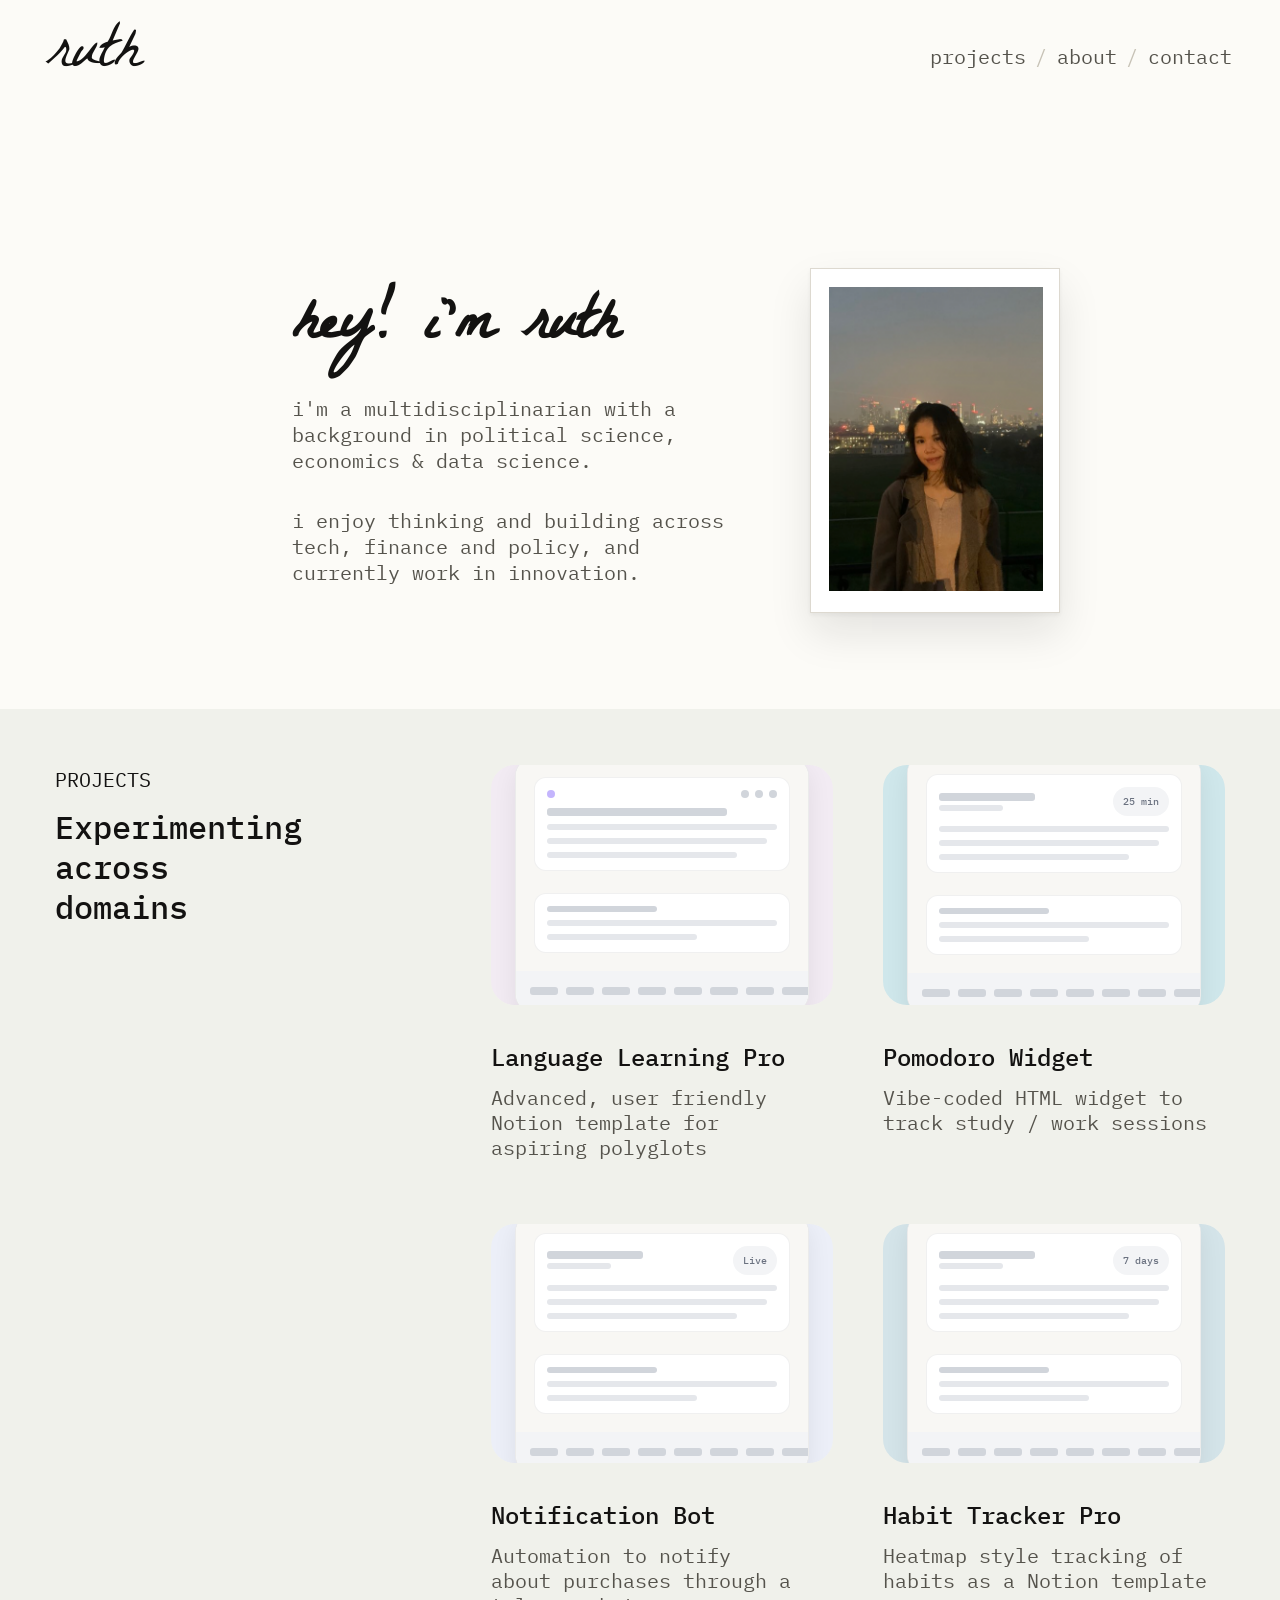
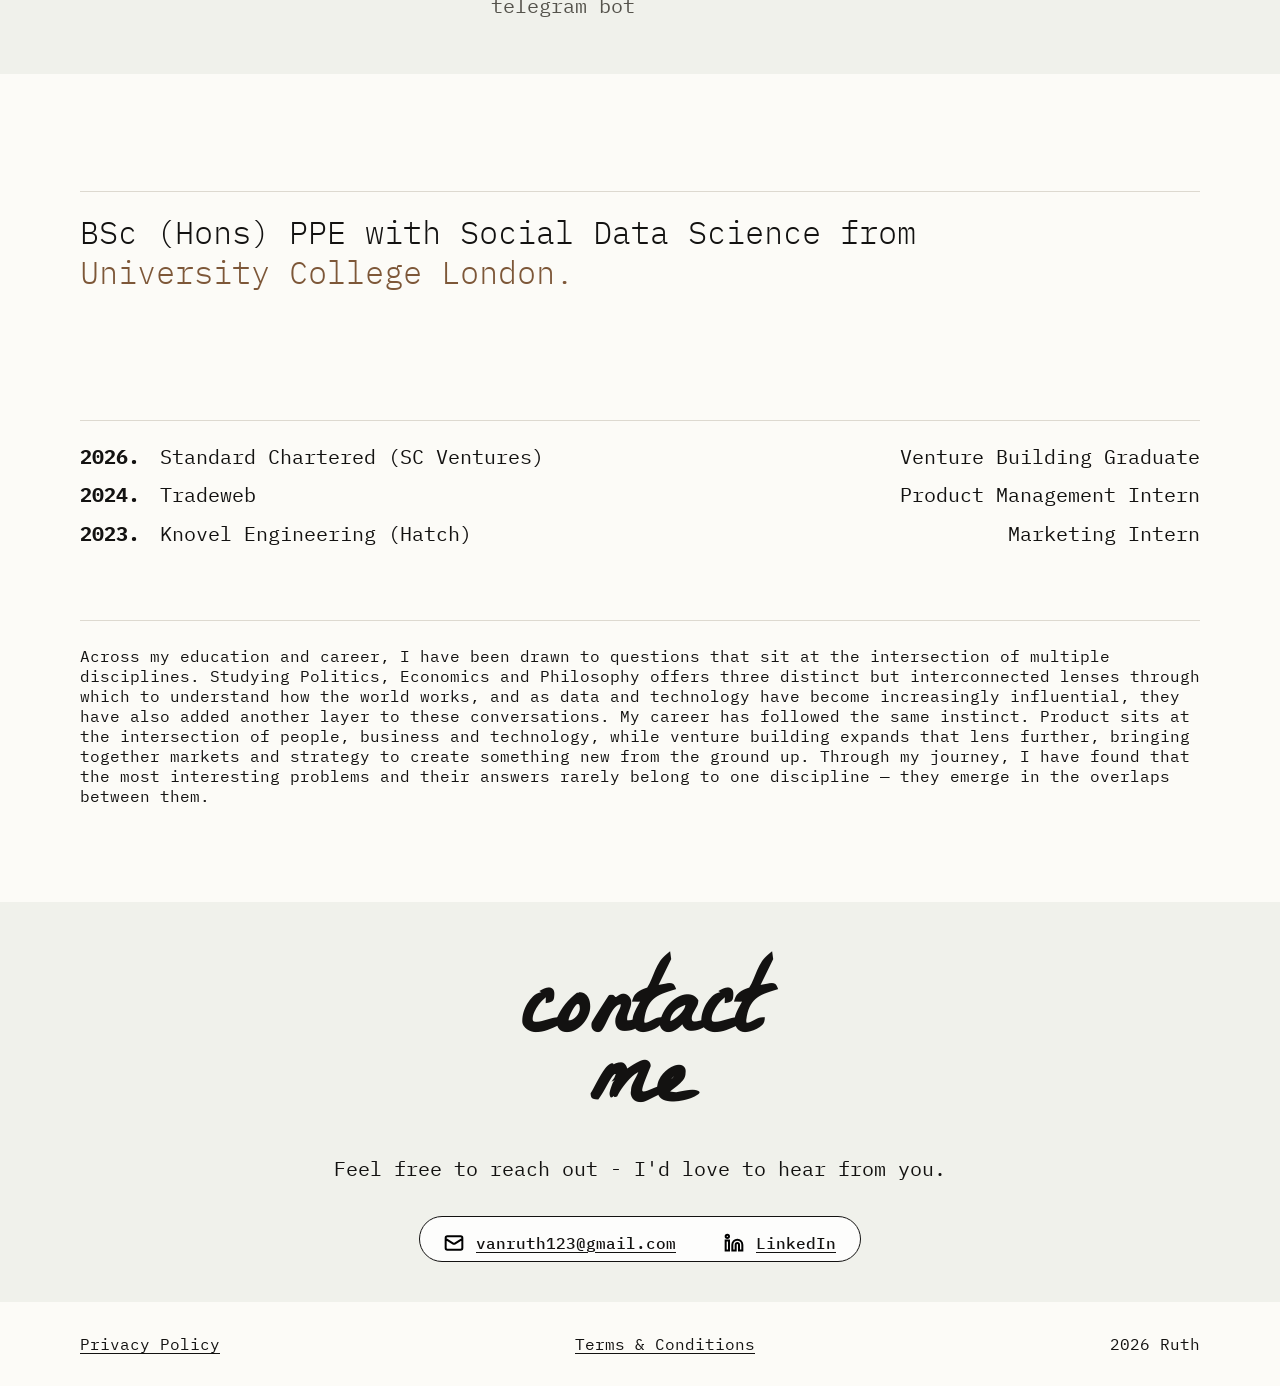
==== commit 0d61d0d9: "Scroll-reveal: sections float into place, hero fades in on load Sections and cards below the fold no" ====
--- a/index.html
+++ b/index.html
@@ -63,7 +63,7 @@
 </script>
 </head>
 
-<body>
+<body id="top">
 <a class="skip-link" href="#main">Skip to content</a>
 
 <nav class="floating-nav" aria-label="Main">
@@ -79,16 +79,9 @@
 <div class="nav-spacer" aria-hidden="true"></div>
 
 <main id="main">
-  <div id="top"></div>
-
   <section class="hero">
-    <div class="hero__text">
-      <h1 class="hero__greeting">
-        hey! i'm ruth
-        <svg class="hero__greeting-mark" viewBox="0 0 420 30" preserveAspectRatio="none" aria-hidden="true">
-          <path d="M4,20 Q60,5 120,17 T240,15 T360,17 Q392,19 408,8" />
-        </svg>
-      </h1>
+    <div class="hero__text" data-reveal="fade">
+      <h1 class="hero__greeting">hey! i'm ruth</h1>
       <p class="hero__bio">
         i'm a multidisciplinarian with a background in political science,
         economics &amp; data science.
@@ -99,20 +92,20 @@
       </p>
     </div>
 
-    <div class="hero__photo-frame">
+    <div class="hero__photo-frame" data-reveal="fade">
       <img src="/img/headshot.png" alt="Ruth" width="890" height="1268">
     </div>
   </section>
 
   <section class="section section--tinted" id="projects" aria-labelledby="projects-label">
     <div class="wrap projects-layout">
-      <div class="projects-intro">
+      <div class="projects-intro" data-reveal>
         <p class="eyebrow">PROJECTS</p>
         <h2 class="section__heading" id="projects-label">Experimenting across<br>domains</h2>
       </div>
 
       <ul class="project-grid">
-        <li class="project-card">
+        <li class="project-card" data-reveal>
           <div class="project-card__mock">
             <div class="mock-window">
               <div class="mock-window__screen">
@@ -146,11 +139,14 @@
               </div>
             </div>
           </div>
-          <h3 class="project-card__title">Language Learning Pro</h3>
+          <h3 class="project-card__title">Language Learning Pro<svg class="project-card__arrow" viewBox="0 0 24 24" aria-hidden="true">
+            <circle cx="12" cy="12" r="10.5" fill="none" stroke="currentColor" stroke-width="1.4"/>
+            <path d="M8.5 15.5L15.5 8.5M15.5 8.5H9.5M15.5 8.5V14.5" fill="none" stroke="currentColor" stroke-width="1.4" stroke-linecap="round" stroke-linejoin="round"/>
+          </svg></h3>
           <p class="project-card__desc">Advanced, user friendly Notion template for aspiring polyglots</p>
         </li>
 
-        <li class="project-card">
+        <li class="project-card" data-reveal>
           <div class="project-card__mock">
             <div class="mock-window">
               <div class="mock-window__screen">
@@ -186,11 +182,14 @@
               </div>
             </div>
           </div>
-          <h3 class="project-card__title">Pomodoro Widget</h3>
+          <h3 class="project-card__title">Pomodoro Widget<svg class="project-card__arrow" viewBox="0 0 24 24" aria-hidden="true">
+            <circle cx="12" cy="12" r="10.5" fill="none" stroke="currentColor" stroke-width="1.4"/>
+            <path d="M8.5 15.5L15.5 8.5M15.5 8.5H9.5M15.5 8.5V14.5" fill="none" stroke="currentColor" stroke-width="1.4" stroke-linecap="round" stroke-linejoin="round"/>
+          </svg></h3>
           <p class="project-card__desc">Vibe-coded HTML widget to track study / work sessions</p>
         </li>
 
-        <li class="project-card">
+        <li class="project-card" data-reveal>
           <div class="project-card__mock">
             <div class="mock-window">
               <div class="mock-window__screen">
@@ -226,11 +225,14 @@
               </div>
             </div>
           </div>
-          <h3 class="project-card__title">Notification Bot</h3>
+          <h3 class="project-card__title">Notification Bot<svg class="project-card__arrow" viewBox="0 0 24 24" aria-hidden="true">
+            <circle cx="12" cy="12" r="10.5" fill="none" stroke="currentColor" stroke-width="1.4"/>
+            <path d="M8.5 15.5L15.5 8.5M15.5 8.5H9.5M15.5 8.5V14.5" fill="none" stroke="currentColor" stroke-width="1.4" stroke-linecap="round" stroke-linejoin="round"/>
+          </svg></h3>
           <p class="project-card__desc">Automation to notify about purchases through a telegram bot</p>
         </li>
 
-        <li class="project-card">
+        <li class="project-card" data-reveal>
           <div class="project-card__mock">
             <div class="mock-window">
               <div class="mock-window__screen">
@@ -266,7 +268,10 @@
               </div>
             </div>
           </div>
-          <h3 class="project-card__title">Habit Tracker Pro</h3>
+          <h3 class="project-card__title">Habit Tracker Pro<svg class="project-card__arrow" viewBox="0 0 24 24" aria-hidden="true">
+            <circle cx="12" cy="12" r="10.5" fill="none" stroke="currentColor" stroke-width="1.4"/>
+            <path d="M8.5 15.5L15.5 8.5M15.5 8.5H9.5M15.5 8.5V14.5" fill="none" stroke="currentColor" stroke-width="1.4" stroke-linecap="round" stroke-linejoin="round"/>
+          </svg></h3>
           <p class="project-card__desc">Heatmap style tracking of habits as a Notion template</p>
         </li>
       </ul>
@@ -275,14 +280,14 @@
 
   <section class="section" id="about" aria-labelledby="about-label">
     <div class="wrap about-layout">
-      <p class="eyebrow">ABOUT</p>
+      <p class="eyebrow" data-reveal>ABOUT</p>
       <hr class="about__rule">
-      <h2 class="section__heading section__heading--light" id="about-label">
+      <h2 class="section__heading section__heading--light" id="about-label" data-reveal>
         BSc (Hons) PPE with Social Data Science from
         <span class="accent">University College London.</span>
       </h2>
 
-      <ol class="cv">
+      <ol class="cv" data-reveal>
         <li>
           <span class="cv__year">2026.</span>
           <span class="cv__org">Standard Chartered (SC Ventures)</span>
@@ -300,7 +305,7 @@
         </li>
       </ol>
 
-      <p class="about__body">
+      <p class="about__body" data-reveal>
         Across my education and career, I have been drawn to questions that
         sit at the intersection of multiple disciplines. Studying Politics,
         Economics and Philosophy offers three distinct but interconnected
@@ -318,9 +323,9 @@
   </section>
 
   <section class="contact section--tinted" id="contact" aria-labelledby="contact-label">
-    <h2 class="contact__heading" id="contact-label">contact<br>me</h2>
-    <p class="contact__body">Feel free to reach out - I'd love to hear from you.</p>
-    <div class="contact__links">
+    <h2 class="contact__heading" id="contact-label" data-reveal>contact<br>me</h2>
+    <p class="contact__body" data-reveal>Feel free to reach out - I'd love to hear from you.</p>
+    <div class="contact__links" data-reveal>
       <a class="pill-link" href="mailto:vanruth123@gmail.com">
         <img src="/img/icon-mail.svg" alt="" width="20" height="20">
         vanruth123@gmail.com
@@ -342,5 +347,32 @@
   </footer>
 </main>
 
+<!-- The one deliberate exception to a no-JS site (see PRODUCT.md): fades
+     and rises [data-reveal] elements into place as they enter the
+     viewport. Degrades safely — every element is fully visible from the
+     start if JS or IntersectionObserver is unavailable. -->
+<script>
+(function () {
+  var els = document.querySelectorAll('[data-reveal]');
+  if (!els.length) return;
+
+  var reduceMotion = window.matchMedia('(prefers-reduced-motion: reduce)').matches;
+  if (!('IntersectionObserver' in window) || reduceMotion) {
+    els.forEach(function (el) { el.classList.add('is-visible'); });
+    return;
+  }
+
+  var io = new IntersectionObserver(function (entries) {
+    entries.forEach(function (entry) {
+      if (entry.isIntersecting) {
+        entry.target.classList.add('is-visible');
+        io.unobserve(entry.target);
+      }
+    });
+  }, { threshold: 0.15, rootMargin: '0px 0px -8% 0px' });
+
+  els.forEach(function (el) { io.observe(el); });
+})();
+</script>
 </body>
 </html>
--- a/css/style.css
+++ b/css/style.css
@@ -125,6 +125,36 @@
 .skip-link:focus { left: 0; }
 
 /* ==========================================================================
+   Scroll reveal — elements marked [data-reveal] start hidden and rise
+   into place as they enter the viewport (see the script at the end of
+   the body); [data-reveal="fade"] (the hero) fades only, no rise, since
+   it's already on screen at load rather than scrolled to.
+   ========================================================================== */
+
+[data-reveal] {
+  opacity: 0;
+  transform: translateY(28px);
+  transition: opacity 0.7s ease, transform 0.7s ease;
+}
+
+[data-reveal="fade"] {
+  transform: none;
+}
+
+[data-reveal].is-visible {
+  opacity: 1;
+  transform: none;
+}
+
+@media (prefers-reduced-motion: reduce) {
+  [data-reveal] {
+    opacity: 1;
+    transform: none;
+    transition: none;
+  }
+}
+
+/* ==========================================================================
    Shell
    ========================================================================== */
 
@@ -168,6 +198,11 @@
   line-height: 1.1;
   color: var(--text);
   text-decoration: none;
+  transition: color 0.18s ease;
+}
+
+.floating-nav__logo:hover {
+  color: var(--accent);
 }
 
 .floating-nav__links {
@@ -242,48 +277,25 @@
 }
 
 .hero__greeting {
-  position: relative;
   display: inline-block;
+  transform-origin: left center;
   font-family: var(--font-hand);
   font-size: 2.75rem;
   line-height: 1.1;
   color: var(--text);
+  transition: transform 0.2s ease;
+}
+
+.hero__greeting:hover {
+  transform: scale(1.03);
 }
 
 @media (min-width: 56rem) {
   .hero__greeting { font-size: 3.75rem; }
 }
 
-/* A hand-drawn squiggle that "writes itself" under the greeting on
-   hover, echoing the handwritten wordmark/greeting/"contact me". */
-.hero__greeting-mark {
-  position: absolute;
-  left: 0;
-  right: 0;
-  bottom: -0.14em;
-  width: 100%;
-  height: 0.3em;
-  overflow: visible;
-  pointer-events: none;
-}
-
-.hero__greeting-mark path {
-  fill: none;
-  stroke: var(--accent);
-  stroke-width: 3;
-  stroke-linecap: round;
-  stroke-linejoin: round;
-  stroke-dasharray: 500;
-  stroke-dashoffset: 500;
-  transition: stroke-dashoffset 0.6s ease;
-}
-
-.hero__greeting:hover .hero__greeting-mark path {
-  stroke-dashoffset: 0;
-}
-
 @media (prefers-reduced-motion: reduce) {
-  .hero__greeting-mark path { transition: none; }
+  .hero__greeting { transition: none; }
 }
 
 .hero__bio {
@@ -514,10 +526,32 @@
 .project-card__title {
   margin-top: 2rem;
   margin-bottom: 0.5rem;
+  display: flex;
+  align-items: center;
+  gap: 0.5rem;
   font-size: 1.5rem;
   line-height: 2.5rem;
   font-weight: 500;
   color: var(--text);
+}
+
+.project-card__arrow {
+  width: 1.375rem;
+  height: 1.375rem;
+  flex-shrink: 0;
+  opacity: 0;
+  transform: translate(-4px, 4px);
+  color: var(--text);
+  transition: opacity 0.25s ease, transform 0.25s ease;
+}
+
+.project-card:hover .project-card__arrow {
+  opacity: 1;
+  transform: translate(0, 0);
+}
+
+@media (prefers-reduced-motion: reduce) {
+  .project-card__arrow { transition: none; }
 }
 
 .project-card__desc {
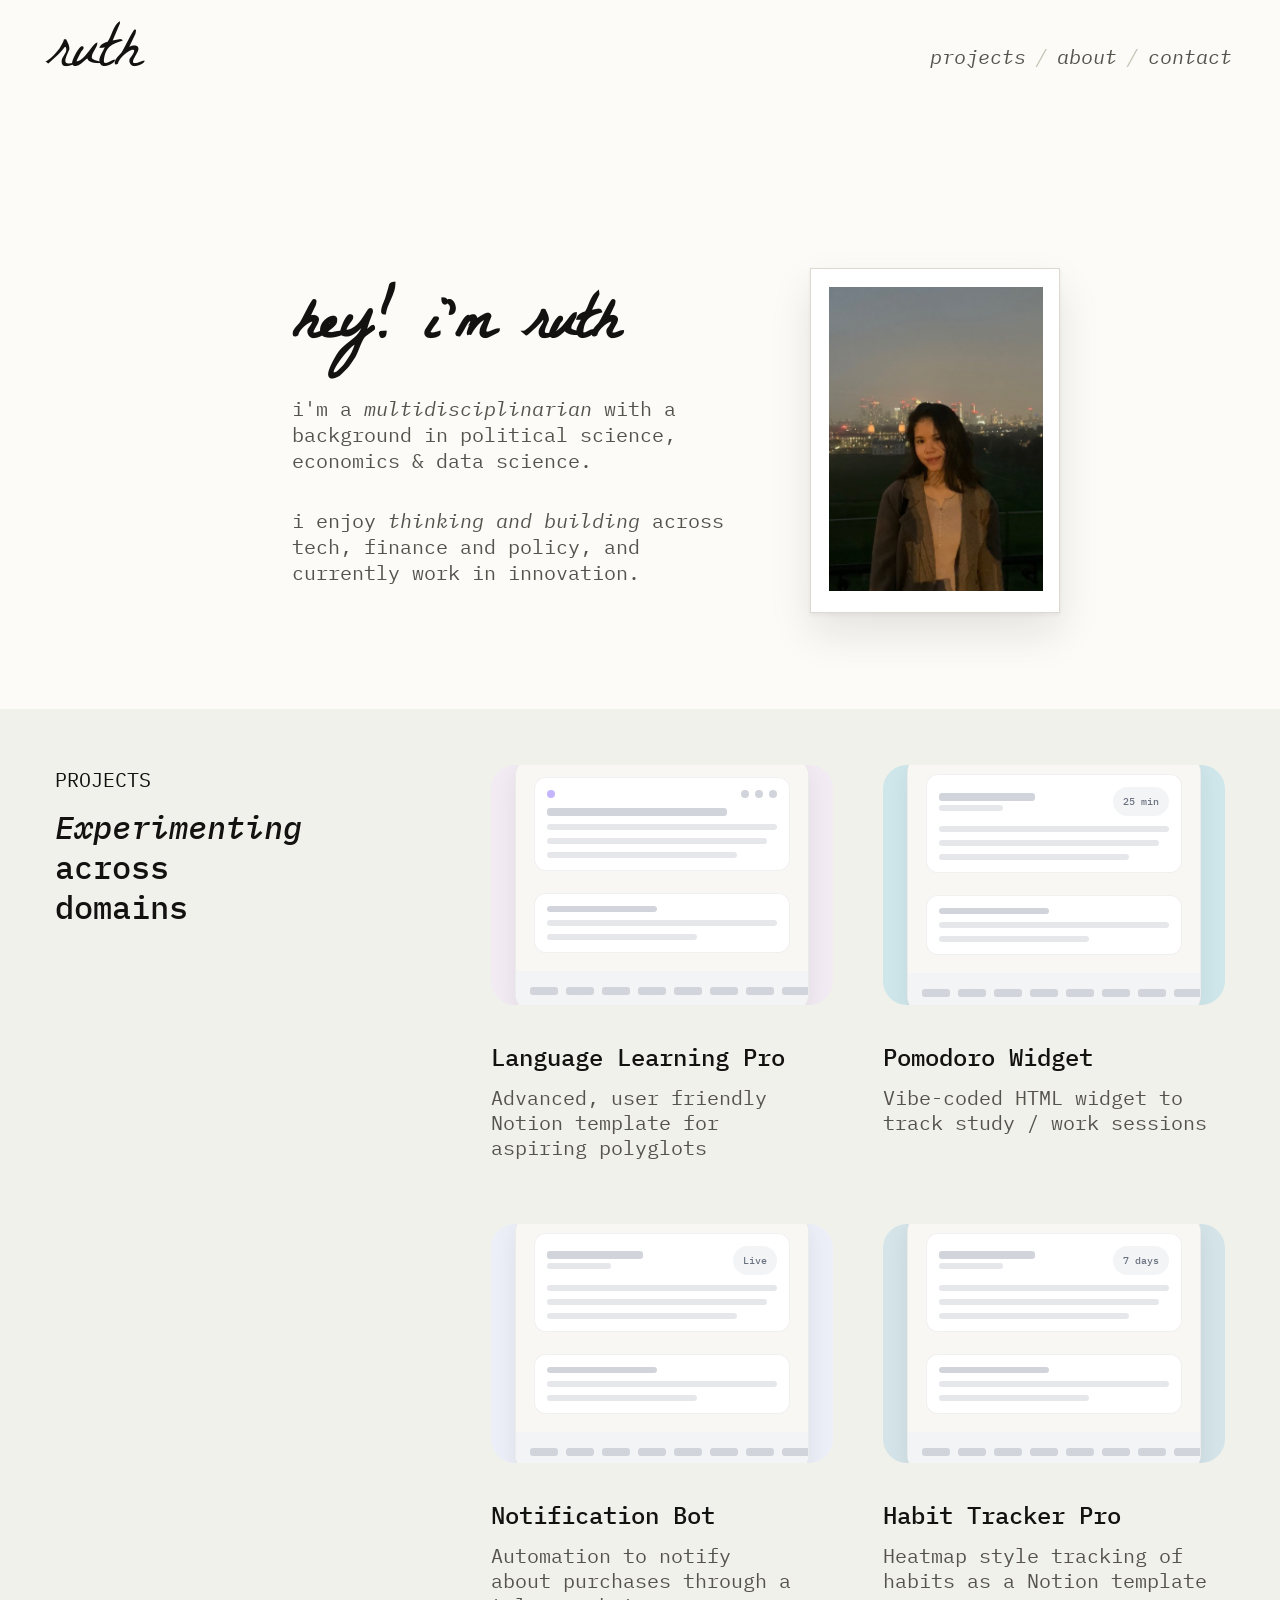
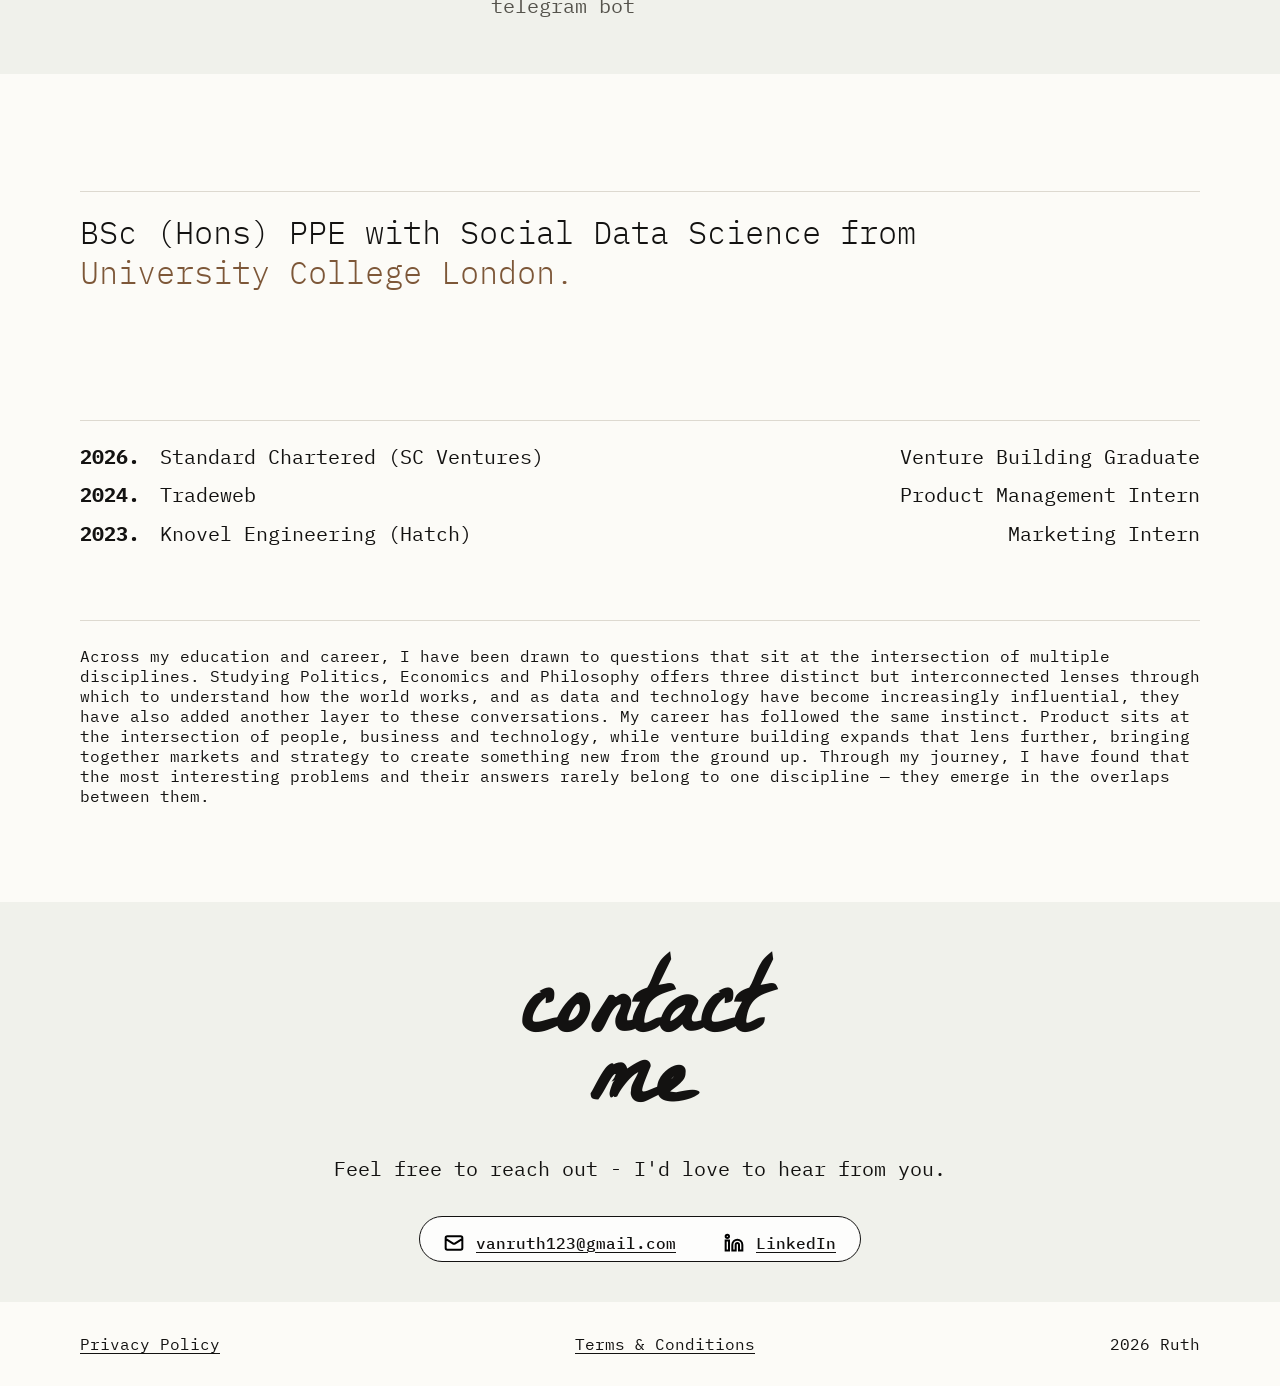
==== commit dca23580: "Italicise nav menu, 'multidisciplinarian', 'thinking and building', 'Experimenting' Added real itali" ====
--- a/index.html
+++ b/index.html
@@ -28,7 +28,7 @@
      the hero greeting, and "contact me". Recorded in PRODUCT.md. -->
 <link rel="preconnect" href="https://fonts.googleapis.com">
 <link rel="preconnect" href="https://fonts.gstatic.com" crossorigin>
-<link href="https://fonts.googleapis.com/css2?family=IBM+Plex+Mono:wght@300;400;500;700&family=La+Belle+Aurore&display=swap" rel="stylesheet">
+<link href="https://fonts.googleapis.com/css2?family=IBM+Plex+Mono:ital,wght@0,300;0,400;0,500;0,700;1,400;1,500&family=La+Belle+Aurore&display=swap" rel="stylesheet">
 
 <link rel="stylesheet" href="/css/style.css">
 
@@ -83,12 +83,12 @@
     <div class="hero__text" data-reveal="fade">
       <h1 class="hero__greeting">hey! i'm ruth</h1>
       <p class="hero__bio">
-        i'm a multidisciplinarian with a background in political science,
-        economics &amp; data science.
+        i'm a <em>multidisciplinarian</em> with a background in political
+        science, economics &amp; data science.
       </p>
       <p class="hero__bio">
-        i enjoy thinking and building across tech, finance and policy, and
-        currently work in innovation.
+        i enjoy <em>thinking and building</em> across tech, finance and
+        policy, and currently work in innovation.
       </p>
     </div>
 
@@ -101,7 +101,7 @@
     <div class="wrap projects-layout">
       <div class="projects-intro" data-reveal>
         <p class="eyebrow">PROJECTS</p>
-        <h2 class="section__heading" id="projects-label">Experimenting across<br>domains</h2>
+        <h2 class="section__heading" id="projects-label"><em>Experimenting</em> across<br>domains</h2>
       </div>
 
       <ul class="project-grid">
--- a/css/style.css
+++ b/css/style.css
@@ -210,6 +210,7 @@
   align-items: center;
   gap: 0.6rem;
   font-size: 1.25rem;
+  font-style: italic;
   color: var(--text-muted);
 }
 
